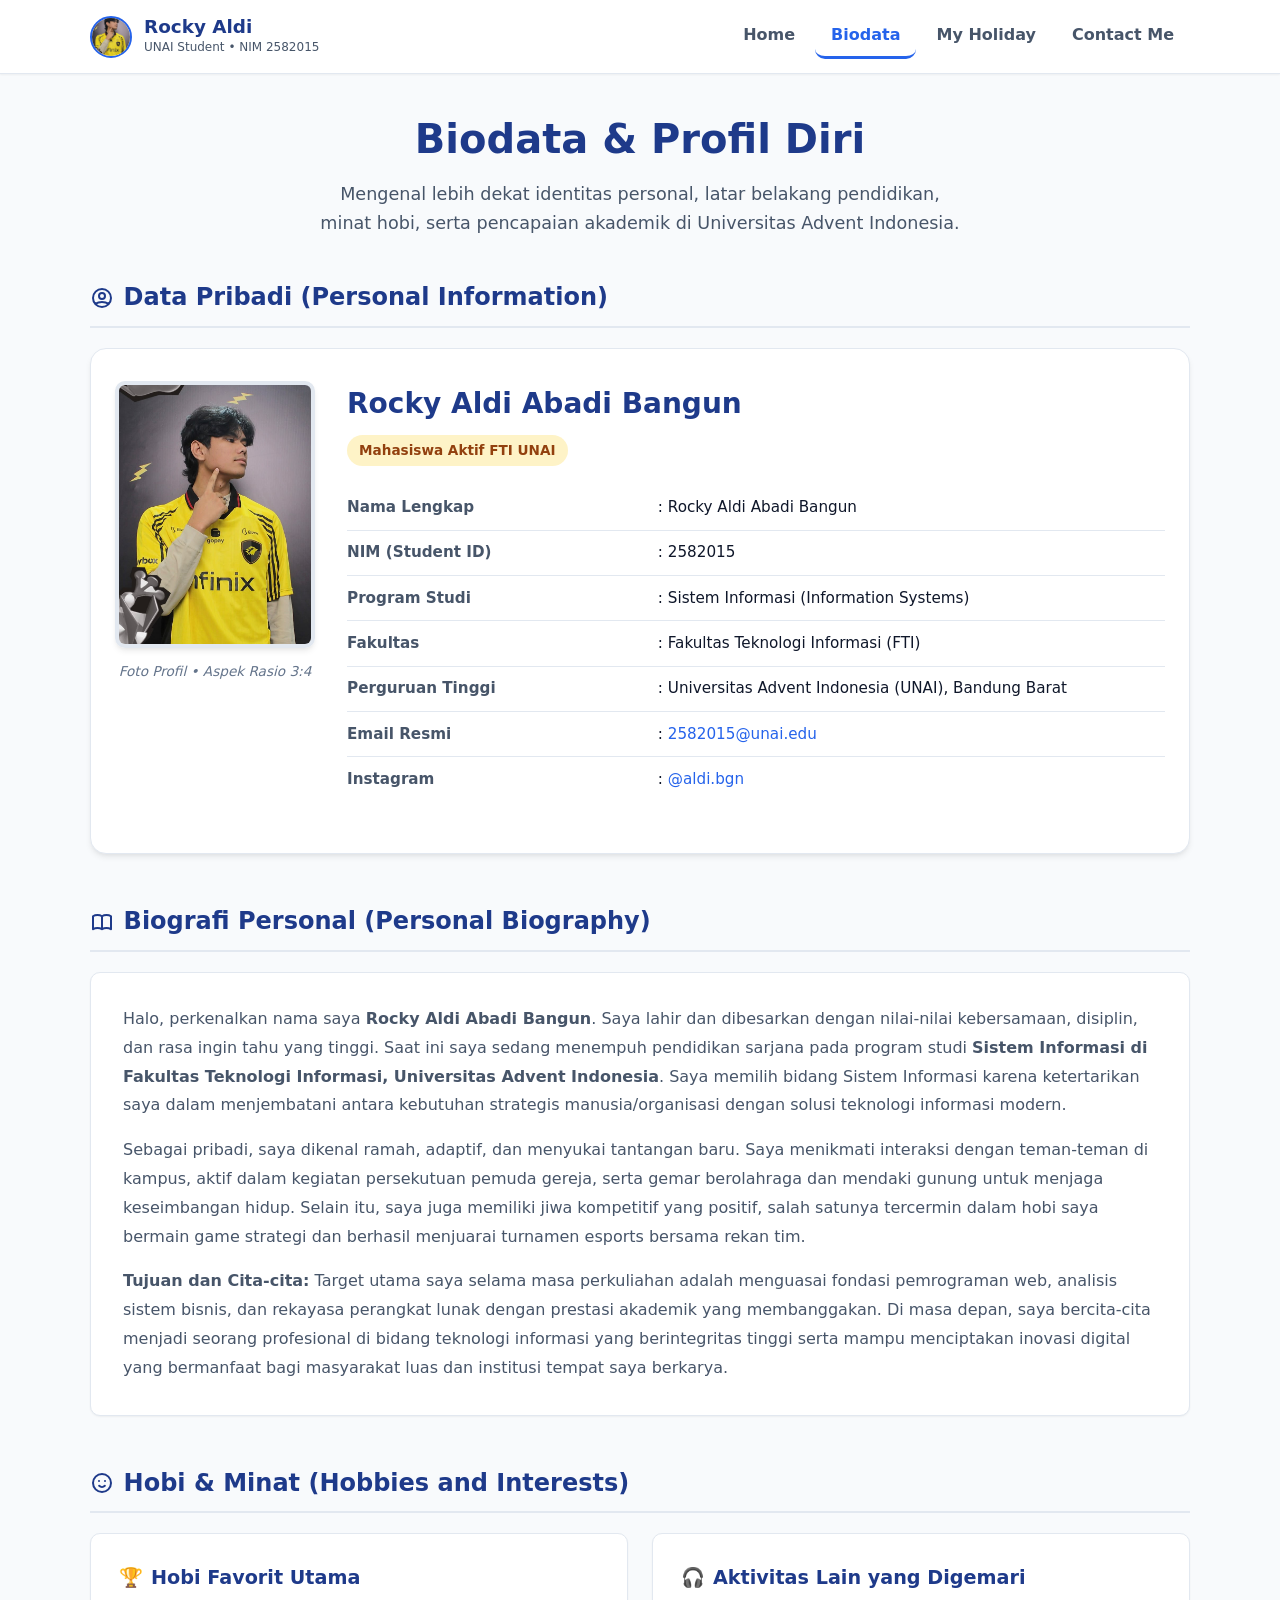
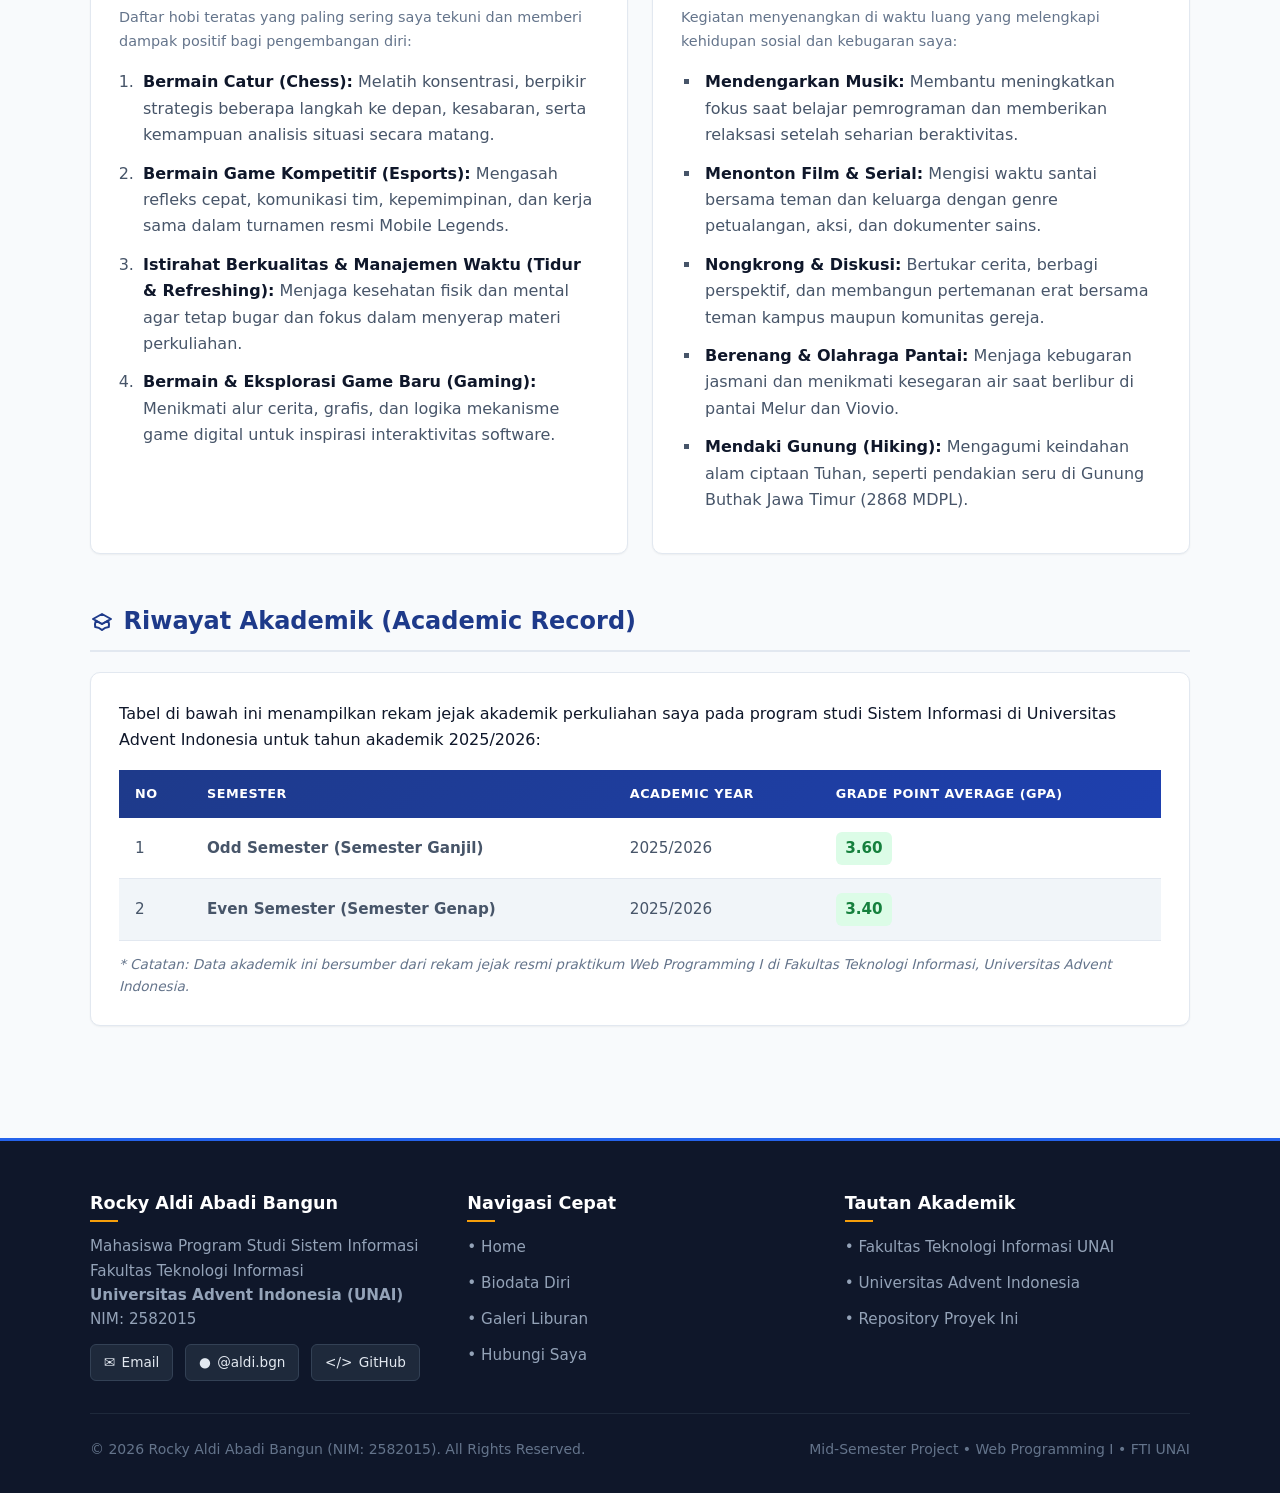
==== biodata.html @ b6abd3e4 "Complete Personal Responsive Website Mid-Semester Project" ====
<!DOCTYPE html>
<html lang="id">
<head>
  <meta charset="UTF-8">
  <meta name="viewport" content="width=device-width, initial-scale=1.0">
  <meta name="description" content="Biodata and Academic Profile of Rocky Aldi Abadi Bangun - Information Systems Student at Universitas Advent Indonesia (UNAI).">
  <meta name="author" content="Rocky Aldi Abadi Bangun">
  <title>Biodata | Rocky Aldi Abadi Bangun - Personal Website</title>
  <link rel="stylesheet" href="style.css">
</head>
<body>

  <!-- ======================================================================
       SITE HEADER & NAVIGATION (Consistent across all pages)
       ====================================================================== -->
  <header class="site-header">
    <div class="container header-inner">
      <a href="index.html" class="site-logo">
        <img src="images/profile.jpg" alt="Rocky Aldi Avatar" class="logo-avatar">
        <div class="logo-text">
          <span class="logo-name">Rocky Aldi</span>
          <span class="logo-tag">UNAI Student &bull; NIM 2582015</span>
        </div>
      </a>

      <!-- Mobile Navigation Hamburger Toggle -->
      <input type="checkbox" id="nav-toggle" class="nav-toggle-checkbox" aria-label="Toggle Navigation">
      <label for="nav-toggle" class="nav-toggle-label">
        <span></span>
        <span></span>
        <span></span>
      </label>

      <!-- Navigation Links -->
      <nav class="site-nav" aria-label="Main Navigation">
        <ul class="nav-list">
          <li><a href="index.html" class="nav-link">Home</a></li>
          <li><a href="biodata.html" class="nav-link active" aria-current="page">Biodata</a></li>
          <li><a href="myHoliday.html" class="nav-link">My Holiday</a></li>
          <li><a href="contact.html" class="nav-link">Contact Me</a></li>
        </ul>
      </nav>
    </div>
  </header>

  <!-- ======================================================================
       MAIN CONTENT: BIODATA PAGE
       ====================================================================== -->
  <main class="container">

    <!-- PAGE HEADER -->
    <header class="page-header">
      <h1>Biodata &amp; Profil Diri</h1>
      <p class="page-subtitle">
        Mengenal lebih dekat identitas personal, latar belakang pendidikan, 
        minat hobi, serta pencapaian akademik di Universitas Advent Indonesia.
      </p>
    </header>

    <!-- SECTION 1: PROFILE INFORMATION & PHOTO (CSS Grid / Flexbox) -->
    <section class="biodata-section" aria-label="Personal Profile and Information">
      <h2 class="section-title">
        <svg width="24" height="24" fill="none" stroke="currentColor" viewBox="0 0 24 24" aria-hidden="true">
          <path stroke-linecap="round" stroke-linejoin="round" stroke-width="2" d="M5.121 17.804A13.937 13.937 0 0112 16c2.5 0 4.847.655 6.879 1.804M15 10a3 3 0 11-6 0 3 3 0 016 0zm6 2a9 9 0 11-18 0 9 9 0 0118 0z"></path>
        </svg>
        Data Pribadi (Personal Information)
      </h2>

      <div class="profile-card">
        
        <!-- Profile Photograph (Strict 3:4 Aspect Ratio, Max Width 200px, Responsive) -->
        <div class="profile-photo-container">
          <img src="images/profile.jpg" alt="Foto Resmi Rocky Aldi Abadi Bangun" class="profile-photo">
          <span class="photo-caption">Foto Profil &bull; Aspek Rasio 3:4</span>
        </div>

        <!-- Identity Details Table / Description -->
        <div class="profile-info">
          <h2>Rocky Aldi Abadi Bangun</h2>
          <p class="badge badge-gold">Mahasiswa Aktif FTI UNAI</p>
          
          <table class="info-table" aria-label="Ringkasan Data Pribadi">
            <tbody>
              <tr>
                <th scope="row">Nama Lengkap</th>
                <td>: Rocky Aldi Abadi Bangun</td>
              </tr>
              <tr>
                <th scope="row">NIM (Student ID)</th>
                <td>: 2582015</td>
              </tr>
              <tr>
                <th scope="row">Program Studi</th>
                <td>: Sistem Informasi (Information Systems)</td>
              </tr>
              <tr>
                <th scope="row">Fakultas</th>
                <td>: Fakultas Teknologi Informasi (FTI)</td>
              </tr>
              <tr>
                <th scope="row">Perguruan Tinggi</th>
                <td>: Universitas Advent Indonesia (UNAI), Bandung Barat</td>
              </tr>
              <tr>
                <th scope="row">Email Resmi</th>
                <td>: <a href="mailto:2582015@unai.edu">2582015@unai.edu</a></td>
              </tr>
              <tr>
                <th scope="row">Instagram</th>
                <td>: <a href="https://www.instagram.com/aldi.bgn" target="_blank" rel="noopener noreferrer">@aldi.bgn</a></td>
              </tr>
            </tbody>
          </table>
        </div>

      </div>
    </section>

    <!-- SECTION 2: BIOGRAPHY & PERSONAL GOALS -->
    <section class="biodata-section" aria-label="Personal Biography and Aspirations">
      <h2 class="section-title">
        <svg width="24" height="24" fill="none" stroke="currentColor" viewBox="0 0 24 24" aria-hidden="true">
          <path stroke-linecap="round" stroke-linejoin="round" stroke-width="2" d="M12 6.253v13m0-13C10.832 5.477 9.246 5 7.5 5S4.168 5.477 3 6.253v13C4.168 18.477 5.754 18 7.5 18s3.332.477 4.5 1.253m0-13C13.168 5.477 14.754 5 16.5 5c1.747 0 3.332.477 4.5 1.253v13C19.832 18.477 18.247 18 16.5 18c-1.746 0-3.332.477-4.5 1.253"></path>
        </svg>
        Biografi Personal (Personal Biography)
      </h2>

      <article class="bio-card">
        <p>
          Halo, perkenalkan nama saya <strong>Rocky Aldi Abadi Bangun</strong>. Saya lahir dan dibesarkan dengan nilai-nilai 
          kebersamaan, disiplin, dan rasa ingin tahu yang tinggi. Saat ini saya sedang menempuh pendidikan sarjana pada program studi 
          <strong>Sistem Informasi di Fakultas Teknologi Informasi, Universitas Advent Indonesia</strong>. Saya memilih bidang 
          Sistem Informasi karena ketertarikan saya dalam menjembatani antara kebutuhan strategis manusia/organisasi dengan solusi teknologi informasi modern.
        </p>
        <p>
          Sebagai pribadi, saya dikenal ramah, adaptif, dan menyukai tantangan baru. Saya menikmati interaksi dengan teman-teman di kampus, 
          aktif dalam kegiatan persekutuan pemuda gereja, serta gemar berolahraga dan mendaki gunung untuk menjaga keseimbangan hidup. 
          Selain itu, saya juga memiliki jiwa kompetitif yang positif, salah satunya tercermin dalam hobi saya bermain game strategi 
          dan berhasil menjuarai turnamen esports bersama rekan tim.
        </p>
        <p>
          <strong>Tujuan dan Cita-cita:</strong> Target utama saya selama masa perkuliahan adalah menguasai fondasi pemrograman web, 
          analisis sistem bisnis, dan rekayasa perangkat lunak dengan prestasi akademik yang membanggakan. Di masa depan, saya bercita-cita 
          menjadi seorang profesional di bidang teknologi informasi yang berintegritas tinggi serta mampu menciptakan inovasi digital yang bermanfaat 
          bagi masyarakat luas dan institusi tempat saya berkarya.
        </p>
      </article>
    </section>

    <!-- SECTION 3: HOBBIES & INTERESTS (Both Ordered and Unordered Lists) -->
    <section class="biodata-section" aria-label="Hobbies and Personal Interests">
      <h2 class="section-title">
        <svg width="24" height="24" fill="none" stroke="currentColor" viewBox="0 0 24 24" aria-hidden="true">
          <path stroke-linecap="round" stroke-linejoin="round" stroke-width="2" d="M14.828 14.828a4 4 0 01-5.656 0M9 10h.01M15 10h.01M21 12a9 9 0 11-18 0 9 9 0 0118 0z"></path>
        </svg>
        Hobi &amp; Minat (Hobbies and Interests)
      </h2>

      <div class="hobbies-grid">
        
        <!-- Ordered HTML List (<ol>) -->
        <article class="hobby-card">
          <h3>
            <span>&#127942;</span> Hobi Favorit Utama
          </h3>
          <p class="intro">Daftar hobi teratas yang paling sering saya tekuni dan memberi dampak positif bagi pengembangan diri:</p>
          <ol>
            <li>
              <strong>Bermain Catur (Chess):</strong> Melatih konsentrasi, berpikir strategis beberapa langkah ke depan, kesabaran, serta kemampuan analisis situasi secara matang.
            </li>
            <li>
              <strong>Bermain Game Kompetitif (Esports):</strong> Mengasah refleks cepat, komunikasi tim, kepemimpinan, dan kerja sama dalam turnamen resmi Mobile Legends.
            </li>
            <li>
              <strong>Istirahat Berkualitas &amp; Manajemen Waktu (Tidur &amp; Refreshing):</strong> Menjaga kesehatan fisik dan mental agar tetap bugar dan fokus dalam menyerap materi perkuliahan.
            </li>
            <li>
              <strong>Bermain &amp; Eksplorasi Game Baru (Gaming):</strong> Menikmati alur cerita, grafis, dan logika mekanisme game digital untuk inspirasi interaktivitas software.
            </li>
          </ol>
        </article>

        <!-- Unordered HTML List (<ul>) -->
        <article class="hobby-card">
          <h3>
            <span>&#127911;</span> Aktivitas Lain yang Digemari
          </h3>
          <p class="intro">Kegiatan menyenangkan di waktu luang yang melengkapi kehidupan sosial dan kebugaran saya:</p>
          <ul>
            <li>
              <strong>Mendengarkan Musik:</strong> Membantu meningkatkan fokus saat belajar pemrograman dan memberikan relaksasi setelah seharian beraktivitas.
            </li>
            <li>
              <strong>Menonton Film &amp; Serial:</strong> Mengisi waktu santai bersama teman dan keluarga dengan genre petualangan, aksi, dan dokumenter sains.
            </li>
            <li>
              <strong>Nongkrong &amp; Diskusi:</strong> Bertukar cerita, berbagi perspektif, dan membangun pertemanan erat bersama teman kampus maupun komunitas gereja.
            </li>
            <li>
              <strong>Berenang &amp; Olahraga Pantai:</strong> Menjaga kebugaran jasmani dan menikmati kesegaran air saat berlibur di pantai Melur dan Viovio.
            </li>
            <li>
              <strong>Mendaki Gunung (Hiking):</strong> Mengagumi keindahan alam ciptaan Tuhan, seperti pendakian seru di Gunung Buthak Jawa Timur (2868 MDPL).
            </li>
          </ul>
        </article>

      </div>
    </section>

    <!-- SECTION 4: ACADEMIC INFORMATION TABLE -->
    <section class="biodata-section" aria-label="Academic Records and GPA Table">
      <h2 class="section-title">
        <svg width="24" height="24" fill="none" stroke="currentColor" viewBox="0 0 24 24" aria-hidden="true">
          <path stroke-linecap="round" stroke-linejoin="round" stroke-width="2" d="M12 14l9-5-9-5-9 5 9 5z"></path>
          <path stroke-linecap="round" stroke-linejoin="round" stroke-width="2" d="M12 14l6.16-3.422a12.083 12.083 0 01.665 6.479A11.952 11.952 0 0012 20.055a11.952 11.952 0 00-6.824-2.998 12.078 12.078 0 01.665-6.479L12 14z"></path>
        </svg>
        Riwayat Akademik (Academic Record)
      </h2>

      <div class="academic-section">
        <p>
          Tabel di bawah ini menampilkan rekam jejak akademik perkuliahan saya pada program studi Sistem Informasi 
          di Universitas Advent Indonesia untuk tahun akademik 2025/2026:
        </p>

        <!-- Properly Structured HTML Table with Responsive Wrapper -->
        <div class="table-wrap table-responsive">
          <table class="academic-table" aria-label="Tabel Riwayat Nilai dan Indeks Prestasi Kumulatif">
            <thead>
              <tr>
                <th scope="col">No</th>
                <th scope="col">Semester</th>
                <th scope="col">Academic Year</th>
                <th scope="col">Grade Point Average (GPA)</th>
              </tr>
            </thead>
            <tbody>
              <tr>
                <td>1</td>
                <td><strong>Odd Semester (Semester Ganjil)</strong></td>
                <td>2025/2026</td>
                <td><span class="gpa-badge">3.60</span></td>
              </tr>
              <tr>
                <td>2</td>
                <td><strong>Even Semester (Semester Genap)</strong></td>
                <td>2025/2026</td>
                <td><span class="gpa-badge">3.40</span></td>
              </tr>
            </tbody>
          </table>
        </div>

        <p class="table-note">
          * Catatan: Data akademik ini bersumber dari rekam jejak resmi praktikum Web Programming I di Fakultas Teknologi Informasi, Universitas Advent Indonesia.
        </p>
      </div>
    </section>

  </main>

  <!-- ======================================================================
       SITE FOOTER (Consistent across all pages)
       ====================================================================== -->
  <footer class="site-footer">
    <div class="container footer-inner">
      <div class="footer-grid">
        
        <div class="footer-col">
          <h3>Rocky Aldi Abadi Bangun</h3>
          <p>
            Mahasiswa Program Studi Sistem Informasi<br>
            Fakultas Teknologi Informasi<br>
            <strong>Universitas Advent Indonesia (UNAI)</strong><br>
            NIM: 2582015
          </p>
          <div class="footer-social-icons">
            <a href="mailto:2582015@unai.edu" class="social-badge" title="Send Email">
              <span>&#9993;</span> Email
            </a>
            <a href="https://www.instagram.com/aldi.bgn" target="_blank" rel="noopener noreferrer" class="social-badge" title="Instagram Profile">
              <span>&#9679;</span> @aldi.bgn
            </a>
            <a href="https://github.com/rockyajaokai" target="_blank" rel="noopener noreferrer" class="social-badge" title="GitHub Profile">
              <span>&lt;/&gt;</span> GitHub
            </a>
          </div>
        </div>

        <div class="footer-col">
          <h3>Navigasi Cepat</h3>
          <ul class="footer-links">
            <li><a href="index.html">&bull; Home</a></li>
            <li><a href="biodata.html">&bull; Biodata Diri</a></li>
            <li><a href="myHoliday.html">&bull; Galeri Liburan</a></li>
            <li><a href="contact.html">&bull; Hubungi Saya</a></li>
          </ul>
        </div>

        <div class="footer-col">
          <h3>Tautan Akademik</h3>
          <ul class="footer-links">
            <li><a href="https://fti.unai.edu" target="_blank" rel="noopener noreferrer">&bull; Fakultas Teknologi Informasi UNAI</a></li>
            <li><a href="https://unai.edu" target="_blank" rel="noopener noreferrer">&bull; Universitas Advent Indonesia</a></li>
            <li><a href="https://github.com/rockyajaokai/MyPersonal-Website" target="_blank" rel="noopener noreferrer">&bull; Repository Proyek Ini</a></li>
          </ul>
        </div>

      </div>

      <div class="footer-bottom">
        <p>&copy; 2026 Rocky Aldi Abadi Bangun (NIM: 2582015). All Rights Reserved.</p>
        <p>Mid-Semester Project &bull; Web Programming I &bull; FTI UNAI</p>
      </div>
    </div>
  </footer>

</body>
</html>
---- style.css ----
/* ==========================================================================
   PERSONAL RESPONSIVE WEBSITE - STYLESHEET
   Author: Rocky Aldi Abadi Bangun (NIM: 2582015)
   Institution: Fakultas Teknologi Informasi, Universitas Advent Indonesia
   Purpose: Mid-Semester Project - Web Programming I
   Architecture: Mobile-First, Semantic HTML5, Flexbox & CSS Grid
   ========================================================================== */

/* --------------------------------------------------------------------------
   1. CSS VARIABLES (DESIGN SYSTEM)
   -------------------------------------------------------------------------- */
:root {
  /* Color Palette */
  --primary-color: #1e3a8a;       /* Deep Royal Blue */
  --primary-hover: #172554;       /* Darker Blue */
  --accent-color: #2563eb;        /* Vibrant Electric Blue */
  --accent-light: #60a5fa;        /* Light Accent */
  --highlight-color: #f59e0b;     /* Warm Amber */
  --highlight-badge: #d97706;
  
  /* Neutral Colors */
  --text-primary: #0f172a;        /* Deep Slate 900 */
  --text-secondary: #475569;      /* Slate 600 */
  --text-light: #64748b;          /* Slate 500 */
  --text-white: #ffffff;
  
  /* Backgrounds */
  --bg-body: #f8fafc;             /* Slate 50 */
  --bg-card: #ffffff;             /* Pure White */
  --bg-card-alt: #f1f5f9;         /* Slate 100 */
  --bg-header: #ffffff;
  --bg-footer: #0f172a;           /* Deep Dark Slate */
  
  /* Borders & Shadows */
  --border-color: #e2e8f0;        /* Slate 200 */
  --border-color-focus: #3b82f6;
  --shadow-sm: 0 1px 2px 0 rgba(0, 0, 0, 0.05);
  --shadow-md: 0 4px 6px -1px rgba(0, 0, 0, 0.08), 0 2px 4px -2px rgba(0, 0, 0, 0.05);
  --shadow-lg: 0 10px 15px -3px rgba(0, 0, 0, 0.1), 0 4px 6px -4px rgba(0, 0, 0, 0.06);
  --shadow-hover: 0 20px 25px -5px rgba(0, 0, 0, 0.12), 0 8px 10px -6px rgba(0, 0, 0, 0.06);
  
  /* Spacing & Sizing */
  --container-max-width: 1140px;
  --radius-sm: 6px;
  --radius-md: 10px;
  --radius-lg: 16px;
  --radius-full: 9999px;
  --transition: all 0.25s ease-in-out;
  
  /* Typography */
  --font-family: system-ui, -apple-system, BlinkMacSystemFont, 'Segoe UI', Roboto, Oxygen, Ubuntu, Cantarell, 'Open Sans', 'Helvetica Neue', sans-serif;
}

/* --------------------------------------------------------------------------
   2. GLOBAL RESET & BASE STYLES
   -------------------------------------------------------------------------- */
*, *::before, *::after {
  box-sizing: border-box;
  margin: 0;
  padding: 0;
}

html {
  font-size: 16px;
  scroll-behavior: smooth;
  -webkit-text-size-adjust: 100%;
}

body {
  font-family: var(--font-family);
  color: var(--text-primary);
  background-color: var(--bg-body);
  line-height: 1.65;
  min-height: 100vh;
  display: flex;
  flex-direction: column;
}

img {
  max-width: 100%;
  height: auto;
  display: block;
}

a {
  color: var(--accent-color);
  text-decoration: none;
  transition: var(--transition);
}

a:hover {
  color: var(--primary-color);
  text-decoration: underline;
}

ul, ol {
  padding-left: 1.5rem;
}

/* --------------------------------------------------------------------------
   3. LAYOUT CONTAINER & UTILITIES
   -------------------------------------------------------------------------- */
.container {
  width: 100%;
  max-width: var(--container-max-width);
  margin-left: auto;
  margin-right: auto;
  padding-left: 1.25rem;
  padding-right: 1.25rem;
}

main {
  flex: 1 0 auto;
  padding-top: 2rem;
  padding-bottom: 4rem;
}

/* Page Headers */
.page-header {
  text-align: center;
  margin-bottom: 2.5rem;
}

.page-header h1 {
  font-size: 2rem;
  font-weight: 800;
  color: var(--primary-color);
  margin-bottom: 0.5rem;
}

.page-header .page-subtitle {
  font-size: 1.1rem;
  color: var(--text-secondary);
  max-width: 650px;
  margin: 0 auto;
}

.section-title {
  font-size: 1.5rem;
  font-weight: 700;
  color: var(--primary-color);
  margin-bottom: 1.25rem;
  display: flex;
  align-items: center;
  gap: 0.6rem;
  border-bottom: 2px solid var(--border-color);
  padding-bottom: 0.5rem;
}

/* Buttons */
.btn {
  display: inline-flex;
  align-items: center;
  justify-content: center;
  gap: 0.5rem;
  padding: 0.75rem 1.5rem;
  font-size: 1rem;
  font-weight: 600;
  border-radius: var(--radius-md);
  border: 2px solid transparent;
  cursor: pointer;
  transition: var(--transition);
  text-decoration: none;
  text-align: center;
}

.btn-primary {
  background-color: var(--accent-color);
  color: var(--text-white);
  box-shadow: var(--shadow-sm);
}

.btn-primary:hover {
  background-color: var(--primary-color);
  color: var(--text-white);
  text-decoration: none;
  transform: translateY(-2px);
  box-shadow: var(--shadow-md);
}

.btn-secondary {
  background-color: transparent;
  color: var(--accent-color);
  border-color: var(--accent-color);
}

.btn-secondary:hover {
  background-color: var(--accent-color);
  color: var(--text-white);
  text-decoration: none;
  transform: translateY(-2px);
}

.btn-group {
  display: flex;
  flex-wrap: wrap;
  gap: 1rem;
  margin-top: 1.5rem;
}

/* Badges */
.badge {
  display: inline-block;
  padding: 0.25rem 0.75rem;
  font-size: 0.85rem;
  font-weight: 600;
  border-radius: var(--radius-full);
  background-color: #dbeafe;
  color: var(--primary-color);
}

.badge-gold {
  background-color: #fef3c7;
  color: #92400e;
}

/* --------------------------------------------------------------------------
   4. HEADER & NAVIGATION (CONSISTENT ACROSS ALL PAGES)
   -------------------------------------------------------------------------- */
.site-header {
  background-color: var(--bg-header);
  border-bottom: 1px solid var(--border-color);
  box-shadow: var(--shadow-sm);
  position: sticky;
  top: 0;
  z-index: 1000;
  backdrop-filter: blur(8px);
}

.header-inner {
  display: flex;
  align-items: center;
  justify-content: space-between;
  padding-top: 0.875rem;
  padding-bottom: 0.875rem;
}

/* Logo */
.site-logo {
  display: flex;
  align-items: center;
  gap: 0.75rem;
  text-decoration: none;
  color: var(--text-primary);
}

.logo-avatar {
  width: 42px;
  height: 42px;
  border-radius: 50%;
  object-fit: cover;
  border: 2px solid var(--accent-color);
}

.logo-text {
  display: flex;
  flex-direction: column;
}

.logo-name {
  font-size: 1.15rem;
  font-weight: 800;
  color: var(--primary-color);
  line-height: 1.2;
}

.logo-tag {
  font-size: 0.75rem;
  color: var(--text-secondary);
  font-weight: 500;
}

/* Mobile Nav Toggle (CSS-only Hamburger) */
.nav-toggle-checkbox {
  display: none;
}

.nav-toggle-label {
  display: flex;
  flex-direction: column;
  justify-content: space-around;
  width: 30px;
  height: 24px;
  cursor: pointer;
  z-index: 1001;
}

.nav-toggle-label span {
  display: block;
  width: 100%;
  height: 3px;
  background-color: var(--primary-color);
  border-radius: 3px;
  transition: var(--transition);
}

/* Navigation Menu */
.site-nav {
  position: absolute;
  top: 100%;
  left: 0;
  right: 0;
  background-color: var(--bg-header);
  border-bottom: 1px solid var(--border-color);
  padding: 1rem 1.25rem;
  box-shadow: var(--shadow-md);
  display: none;
  flex-direction: column;
  gap: 0.5rem;
}

.nav-toggle-checkbox:checked ~ .site-nav {
  display: flex;
}

/* Hamburger animation */
.nav-toggle-checkbox:checked ~ .nav-toggle-label span:nth-child(1) {
  transform: rotate(45deg) translate(5px, 5px);
}
.nav-toggle-checkbox:checked ~ .nav-toggle-label span:nth-child(2) {
  opacity: 0;
}
.nav-toggle-checkbox:checked ~ .nav-toggle-label span:nth-child(3) {
  transform: rotate(-45deg) translate(6px, -6px);
}

.nav-list {
  list-style: none;
  padding: 0;
  margin: 0;
  display: flex;
  flex-direction: column;
  gap: 0.5rem;
}

.nav-link {
  display: block;
  padding: 0.6rem 1rem;
  font-size: 1rem;
  font-weight: 600;
  color: var(--text-secondary);
  border-radius: var(--radius-md);
  transition: var(--transition);
  text-decoration: none;
}

.nav-link:hover {
  background-color: var(--bg-card-alt);
  color: var(--accent-color);
  text-decoration: none;
}

.nav-link.active {
  background-color: #eff6ff;
  color: var(--accent-color);
  font-weight: 700;
  border-left: 4px solid var(--accent-color);
}

/* --------------------------------------------------------------------------
   5. FOOTER (CONSISTENT ACROSS ALL PAGES)
   -------------------------------------------------------------------------- */
.site-footer {
  background-color: var(--bg-footer);
  color: #cbd5e1;
  padding-top: 3rem;
  padding-bottom: 2rem;
  margin-top: auto;
  border-top: 3px solid var(--accent-color);
}

.footer-inner {
  display: flex;
  flex-direction: column;
  gap: 2rem;
}

.footer-grid {
  display: flex;
  flex-direction: column;
  gap: 2rem;
}

.footer-col h3 {
  color: var(--text-white);
  font-size: 1.1rem;
  margin-bottom: 1rem;
  position: relative;
  display: inline-block;
}

.footer-col h3::after {
  content: '';
  position: absolute;
  left: 0;
  bottom: -4px;
  width: 28px;
  height: 2px;
  background-color: var(--highlight-color);
}

.footer-col p {
  color: #94a3b8;
  font-size: 0.95rem;
  line-height: 1.6;
}

.footer-links {
  list-style: none;
  padding: 0;
  margin: 0;
  display: flex;
  flex-direction: column;
  gap: 0.6rem;
}

.footer-links a {
  color: #94a3b8;
  font-size: 0.95rem;
  transition: var(--transition);
  text-decoration: none;
  display: inline-flex;
  align-items: center;
  gap: 0.5rem;
}

.footer-links a:hover {
  color: var(--text-white);
  transform: translateX(4px);
  text-decoration: none;
}

.footer-social-icons {
  display: flex;
  gap: 0.75rem;
  margin-top: 0.75rem;
}

.social-badge {
  display: inline-flex;
  align-items: center;
  gap: 0.4rem;
  padding: 0.4rem 0.8rem;
  background-color: #1e293b;
  color: #e2e8f0;
  border-radius: var(--radius-sm);
  font-size: 0.85rem;
  border: 1px solid #334155;
  transition: var(--transition);
}

.social-badge:hover {
  background-color: var(--accent-color);
  color: var(--text-white);
  border-color: var(--accent-color);
  text-decoration: none;
  transform: translateY(-2px);
}

.footer-bottom {
  border-top: 1px solid #1e293b;
  padding-top: 1.5rem;
  text-align: center;
  font-size: 0.875rem;
  color: #64748b;
  display: flex;
  flex-direction: column;
  gap: 0.5rem;
}

/* --------------------------------------------------------------------------
   6. PAGE 1: HOME PAGE (index.html)
   -------------------------------------------------------------------------- */
.hero-section {
  background: linear-gradient(135deg, #ffffff 0%, #f1f5f9 100%);
  border-radius: var(--radius-lg);
  border: 1px solid var(--border-color);
  padding: 2.5rem 1.5rem;
  box-shadow: var(--shadow-md);
  margin-bottom: 3.5rem;
}

.hero-inner {
  display: flex;
  flex-direction: column;
  align-items: center;
  gap: 2rem;
  text-align: center;
}

.hero-image-wrapper {
  position: relative;
  max-width: 260px;
  width: 100%;
}

.hero-img {
  width: 100%;
  aspect-ratio: 3 / 4;
  object-fit: cover;
  border-radius: var(--radius-lg);
  box-shadow: var(--shadow-lg);
  border: 4px solid var(--bg-card);
  transition: var(--transition);
}

.hero-img:hover {
  transform: scale(1.02);
}

.hero-badge-float {
  position: absolute;
  bottom: -10px;
  right: -10px;
  background-color: var(--highlight-color);
  color: #78350f;
  font-weight: 700;
  font-size: 0.8rem;
  padding: 0.4rem 0.8rem;
  border-radius: var(--radius-full);
  box-shadow: var(--shadow-md);
  border: 2px solid #ffffff;
}

.hero-content {
  max-width: 600px;
}

.hero-greeting {
  font-size: 1.1rem;
  font-weight: 600;
  color: var(--accent-color);
  text-transform: uppercase;
  letter-spacing: 1px;
  margin-bottom: 0.5rem;
}

.hero-name {
  font-size: 2.25rem;
  font-weight: 900;
  color: var(--primary-color);
  line-height: 1.2;
  margin-bottom: 0.75rem;
}

.hero-subtitle {
  font-size: 1.15rem;
  color: var(--text-secondary);
  font-weight: 600;
  margin-bottom: 1.25rem;
}

.hero-desc {
  font-size: 1rem;
  color: var(--text-secondary);
  margin-bottom: 1.5rem;
  line-height: 1.7;
}

/* Home Feature Cards Grid */
.home-features {
  margin-bottom: 2rem;
}

.feature-grid {
  display: grid;
  grid-template-columns: 1fr;
  gap: 1.5rem;
}

.feature-card {
  background-color: var(--bg-card);
  border: 1px solid var(--border-color);
  border-radius: var(--radius-md);
  padding: 1.75rem;
  box-shadow: var(--shadow-sm);
  transition: var(--transition);
  display: flex;
  flex-direction: column;
}

.feature-card:hover {
  transform: translateY(-4px);
  box-shadow: var(--shadow-hover);
  border-color: var(--accent-light);
}

.feature-icon {
  width: 50px;
  height: 50px;
  border-radius: var(--radius-md);
  background-color: #dbeafe;
  color: var(--accent-color);
  display: flex;
  align-items: center;
  justify-content: center;
  font-size: 1.5rem;
  margin-bottom: 1rem;
}

.feature-card h3 {
  font-size: 1.25rem;
  color: var(--primary-color);
  margin-bottom: 0.5rem;
}

.feature-card p {
  color: var(--text-secondary);
  font-size: 0.95rem;
  margin-bottom: 1.25rem;
  flex-grow: 1;
}

.feature-link {
  font-weight: 600;
  display: inline-flex;
  align-items: center;
  gap: 0.4rem;
}

/* --------------------------------------------------------------------------
   7. PAGE 2: BIODATA PAGE (biodata.html)
   -------------------------------------------------------------------------- */
.biodata-section {
  margin-bottom: 3rem;
}

/* Profile Card - Flexbox / Grid */
.profile-card {
  background-color: var(--bg-card);
  border: 1px solid var(--border-color);
  border-radius: var(--radius-lg);
  padding: 2rem 1.5rem;
  box-shadow: var(--shadow-md);
  display: flex;
  flex-direction: column;
  align-items: center;
  gap: 2rem;
  margin-bottom: 2.5rem;
}

.profile-photo-container {
  display: flex;
  flex-direction: column;
  align-items: center;
  gap: 0.75rem;
}

/* Strict requirement: 3:4 aspect ratio, max width 200px, responsive */
.profile-photo {
  width: 100%;
  max-width: 200px;
  aspect-ratio: 3 / 4;
  object-fit: cover;
  border-radius: var(--radius-md);
  border: 4px solid var(--border-color);
  box-shadow: var(--shadow-md);
  transition: var(--transition);
}

.profile-photo:hover {
  transform: scale(1.03);
  border-color: var(--accent-color);
}

.photo-caption {
  font-size: 0.85rem;
  color: var(--text-light);
  font-style: italic;
  text-align: center;
}

.profile-info {
  width: 100%;
}

.profile-info h2 {
  font-size: 1.75rem;
  color: var(--primary-color);
  margin-bottom: 0.5rem;
}

.info-table {
  width: 100%;
  border-collapse: collapse;
  margin: 1.25rem 0;
}

.info-table tr {
  border-bottom: 1px solid var(--border-color);
}

.info-table tr:last-child {
  border-bottom: none;
}

.info-table th {
  text-align: left;
  padding: 0.6rem 0.5rem 0.6rem 0;
  color: var(--text-secondary);
  font-weight: 600;
  width: 38%;
  font-size: 0.95rem;
}

.info-table td {
  padding: 0.6rem 0;
  color: var(--text-primary);
  font-weight: 500;
  font-size: 0.95rem;
}

/* Biography Card */
.bio-card {
  background-color: var(--bg-card);
  border: 1px solid var(--border-color);
  border-radius: var(--radius-md);
  padding: 2rem;
  box-shadow: var(--shadow-sm);
  margin-bottom: 2.5rem;
}

.bio-card p {
  color: var(--text-secondary);
  line-height: 1.8;
  margin-bottom: 1rem;
}

.bio-card p:last-child {
  margin-bottom: 0;
}

/* Hobbies & Interests - Grid of 2 columns */
.hobbies-grid {
  display: grid;
  grid-template-columns: 1fr;
  gap: 1.5rem;
  margin-bottom: 2.5rem;
}

.hobby-card {
  background-color: var(--bg-card);
  border: 1px solid var(--border-color);
  border-radius: var(--radius-md);
  padding: 1.75rem;
  box-shadow: var(--shadow-sm);
}

.hobby-card h3 {
  font-size: 1.2rem;
  color: var(--primary-color);
  margin-bottom: 0.75rem;
  display: flex;
  align-items: center;
  gap: 0.5rem;
}

.hobby-card p.intro {
  font-size: 0.9rem;
  color: var(--text-light);
  margin-bottom: 1rem;
}

/* Ordered List Styling */
.hobby-card ol {
  padding-left: 1.25rem;
}

.hobby-card ol li {
  margin-bottom: 0.75rem;
  color: var(--text-secondary);
  padding-left: 0.25rem;
}

.hobby-card ol li strong {
  color: var(--text-primary);
}

/* Unordered List Styling */
.hobby-card ul {
  list-style-type: square;
  padding-left: 1.25rem;
}

.hobby-card ul li {
  margin-bottom: 0.75rem;
  color: var(--text-secondary);
  padding-left: 0.25rem;
}

.hobby-card ul li strong {
  color: var(--text-primary);
}

/* Academic Table */
.academic-section {
  background-color: var(--bg-card);
  border: 1px solid var(--border-color);
  border-radius: var(--radius-md);
  padding: 1.75rem;
  box-shadow: var(--shadow-sm);
}

.table-responsive {
  width: 100%;
  overflow-x: auto;
  -webkit-overflow-scrolling: touch;
  margin-top: 1rem;
}

.academic-table {
  width: 100%;
  border-collapse: collapse;
  text-align: left;
  font-size: 0.95rem;
}

.academic-table thead {
  background: linear-gradient(135deg, var(--primary-color) 0%, #1e40af 100%);
  color: var(--text-white);
}

.academic-table th {
  padding: 0.85rem 1rem;
  font-weight: 700;
  text-transform: uppercase;
  font-size: 0.8rem;
  letter-spacing: 0.5px;
}

.academic-table td {
  padding: 0.85rem 1rem;
  border-bottom: 1px solid var(--border-color);
  color: var(--text-secondary);
}

.academic-table tbody tr:nth-child(even) {
  background-color: var(--bg-card-alt);
}

.academic-table tbody tr:hover {
  background-color: #f0fdf4;
}

.academic-table .gpa-badge {
  display: inline-block;
  padding: 0.25rem 0.6rem;
  background-color: #dcfce7;
  color: #15803d;
  font-weight: 700;
  border-radius: var(--radius-sm);
}

.table-note {
  font-size: 0.85rem;
  color: var(--text-light);
  margin-top: 0.75rem;
  font-style: italic;
}

/* --------------------------------------------------------------------------
   8. PAGE 3: MY HOLIDAY PAGE (myHoliday.html)
   -------------------------------------------------------------------------- */
.holiday-intro-card {
  background: linear-gradient(135deg, #eff6ff 0%, #ffffff 100%);
  border-left: 5px solid var(--accent-color);
  border-radius: var(--radius-md);
  padding: 1.75rem;
  box-shadow: var(--shadow-sm);
  margin-bottom: 2.5rem;
}

.holiday-intro-card p {
  color: var(--text-secondary);
  font-size: 1.05rem;
  line-height: 1.75;
}

/* MANDATORY CSS FLEXBOX GALLERY
   Requirements:
   - display: flex
   - flex-wrap
   - justify-content
   - align-items
   - gap
   - minimum 7 photos (we have 10)
   - responsive
   - object-fit
   - captions (<figure> and <figcaption>)
   - descriptive alt attributes
*/
.gallery-flex-container {
  display: flex;
  flex-wrap: wrap;
  justify-content: center;
  align-items: stretch;
  gap: 1.75rem;
}

.gallery-card {
  flex: 1 1 100%;
  max-width: 100%;
  background-color: var(--bg-card);
  border: 1px solid var(--border-color);
  border-radius: var(--radius-lg);
  overflow: hidden;
  box-shadow: var(--shadow-sm);
  display: flex;
  flex-direction: column;
  transition: var(--transition);
  margin: 0;
}

.gallery-card:hover {
  transform: translateY(-6px);
  box-shadow: var(--shadow-hover);
  border-color: var(--accent-light);
}

.gallery-image-wrapper {
  position: relative;
  overflow: hidden;
  background-color: #0f172a;
}

.gallery-img {
  width: 100%;
  height: 250px;
  object-fit: cover;
  transition: transform 0.4s ease;
}

.gallery-card:hover .gallery-img {
  transform: scale(1.05);
}

.gallery-number-tag {
  position: absolute;
  top: 12px;
  left: 12px;
  background-color: rgba(15, 23, 42, 0.85);
  color: var(--text-white);
  font-size: 0.75rem;
  font-weight: 700;
  padding: 0.25rem 0.65rem;
  border-radius: var(--radius-full);
  backdrop-filter: blur(4px);
  letter-spacing: 0.5px;
}

.gallery-caption {
  padding: 1.25rem;
  display: flex;
  flex-direction: column;
  flex-grow: 1;
}

.gallery-caption .location-tag {
  font-size: 0.8rem;
  font-weight: 700;
  color: var(--accent-color);
  text-transform: uppercase;
  letter-spacing: 0.5px;
  margin-bottom: 0.35rem;
  display: flex;
  align-items: center;
  gap: 0.3rem;
}

.gallery-caption .caption-title {
  font-size: 1.1rem;
  font-weight: 700;
  color: var(--primary-color);
  margin-bottom: 0.5rem;
  line-height: 1.35;
}

.gallery-caption .caption-desc {
  font-size: 0.925rem;
  color: var(--text-secondary);
  line-height: 1.55;
  flex-grow: 1;
}

/* --------------------------------------------------------------------------
   9. PAGE 4: CONTACT ME PAGE (contact.html)
   -------------------------------------------------------------------------- */
.contact-intro-card {
  background: linear-gradient(135deg, #ffffff 0%, #f1f5f9 100%);
  border-radius: var(--radius-md);
  border: 1px solid var(--border-color);
  padding: 1.75rem;
  margin-bottom: 2.5rem;
  text-align: center;
}

.contact-intro-card p {
  color: var(--text-secondary);
  font-size: 1.05rem;
  max-width: 700px;
  margin: 0 auto;
}

.contact-grid {
  display: grid;
  grid-template-columns: 1fr;
  gap: 2rem;
}

/* Contact Info Aside */
.contact-info-card {
  background-color: var(--bg-card);
  border: 1px solid var(--border-color);
  border-radius: var(--radius-lg);
  padding: 2rem;
  box-shadow: var(--shadow-sm);
  display: flex;
  flex-direction: column;
  gap: 1.5rem;
}

.contact-info-card h3 {
  font-size: 1.35rem;
  color: var(--primary-color);
  margin-bottom: 0.5rem;
}

.contact-methods {
  display: flex;
  flex-direction: column;
  gap: 1.25rem;
}

.contact-item {
  display: flex;
  align-items: flex-start;
  gap: 1rem;
}

.contact-item-icon {
  width: 44px;
  height: 44px;
  border-radius: var(--radius-md);
  background-color: #eff6ff;
  color: var(--accent-color);
  display: flex;
  align-items: center;
  justify-content: center;
  font-size: 1.25rem;
  flex-shrink: 0;
}

.contact-item-details {
  display: flex;
  flex-direction: column;
}

.contact-item-details .label {
  font-size: 0.8rem;
  text-transform: uppercase;
  color: var(--text-light);
  font-weight: 700;
  letter-spacing: 0.5px;
}

.contact-item-details .value {
  font-size: 1rem;
  font-weight: 600;
  color: var(--text-primary);
  word-break: break-all;
}

/* Contact Form */
.contact-form-card {
  background-color: var(--bg-card);
  border: 1px solid var(--border-color);
  border-radius: var(--radius-lg);
  padding: 2rem;
  box-shadow: var(--shadow-md);
}

.contact-form-card h3 {
  font-size: 1.35rem;
  color: var(--primary-color);
  margin-bottom: 0.5rem;
}

.contact-form-card p.form-subtitle {
  font-size: 0.9rem;
  color: var(--text-secondary);
  margin-bottom: 1.5rem;
}

.contact-form {
  display: flex;
  flex-direction: column;
  gap: 1.25rem;
}

.form-group {
  display: flex;
  flex-direction: column;
  gap: 0.4rem;
}

.form-group label {
  font-size: 0.925rem;
  font-weight: 600;
  color: var(--text-primary);
}

.form-group label .required {
  color: #ef4444;
  margin-left: 2px;
}

.form-control {
  width: 100%;
  padding: 0.75rem 1rem;
  font-size: 0.95rem;
  font-family: inherit;
  color: var(--text-primary);
  background-color: var(--bg-body);
  border: 1.5px solid var(--border-color);
  border-radius: var(--radius-sm);
  transition: var(--transition);
}

.form-control:focus {
  outline: none;
  background-color: var(--bg-card);
  border-color: var(--border-color-focus);
  box-shadow: 0 0 0 3px rgba(37, 99, 235, 0.15);
}

textarea.form-control {
  resize: vertical;
  min-height: 120px;
}

/* --------------------------------------------------------------------------
   10. RESPONSIVE DESIGN - MEDIA QUERIES (MOBILE-FIRST)
   -------------------------------------------------------------------------- */

/* Tablet (min-width: 640px) */
@media (min-width: 640px) {
  .hero-inner {
    flex-direction: row;
    text-align: left;
    justify-content: space-between;
  }
  
  .hero-content {
    order: 1;
  }
  
  .hero-image-wrapper {
    order: 2;
  }
  
  .hero-content .btn-group {
    justify-content: flex-start;
  }
  
  .feature-grid {
    grid-template-columns: repeat(2, 1fr);
  }
  
  .profile-card {
    flex-direction: row;
    align-items: flex-start;
  }
  
  .profile-photo-container {
    flex-shrink: 0;
  }
  
  .hobbies-grid {
    grid-template-columns: repeat(2, 1fr);
  }
  
  .gallery-card {
    flex: 1 1 calc(50% - 1.75rem);
    max-width: calc(50% - 0.875rem);
  }
  
  .footer-grid {
    flex-direction: row;
    flex-wrap: wrap;
    justify-content: space-between;
  }
  
  .footer-col {
    flex: 1 1 40%;
  }
  
  .footer-bottom {
    flex-direction: row;
    justify-content: space-between;
  }
}

/* Desktop (min-width: 860px) */
@media (min-width: 860px) {
  /* Desktop Navigation */
  .nav-toggle-label {
    display: none;
  }
  
  .site-nav {
    position: static;
    display: block !important;
    padding: 0;
    background: transparent;
    border: none;
    box-shadow: none;
  }
  
  .nav-list {
    flex-direction: row;
    gap: 0.25rem;
  }
  
  .nav-link {
    padding: 0.5rem 1rem;
  }
  
  .nav-link.active {
    border-left: none;
    border-bottom: 3px solid var(--accent-color);
    background-color: transparent;
  }
  
  .feature-grid {
    grid-template-columns: repeat(3, 1fr);
  }
  
  .gallery-card {
    flex: 1 1 calc(33.333% - 1.75rem);
    max-width: calc(33.333% - 1.17rem);
  }
  
  .contact-grid {
    grid-template-columns: 1fr 1.4fr;
    align-items: start;
  }
  
  .footer-grid {
    flex-direction: row;
    justify-content: space-between;
  }
  
  .footer-col {
    flex: 1;
  }
}

/* Large Desktop (min-width: 1024px) */
@media (min-width: 1024px) {
  .page-header h1 {
    font-size: 2.5rem;
  }
  
  .hero-name {
    font-size: 2.75rem;
  }
}
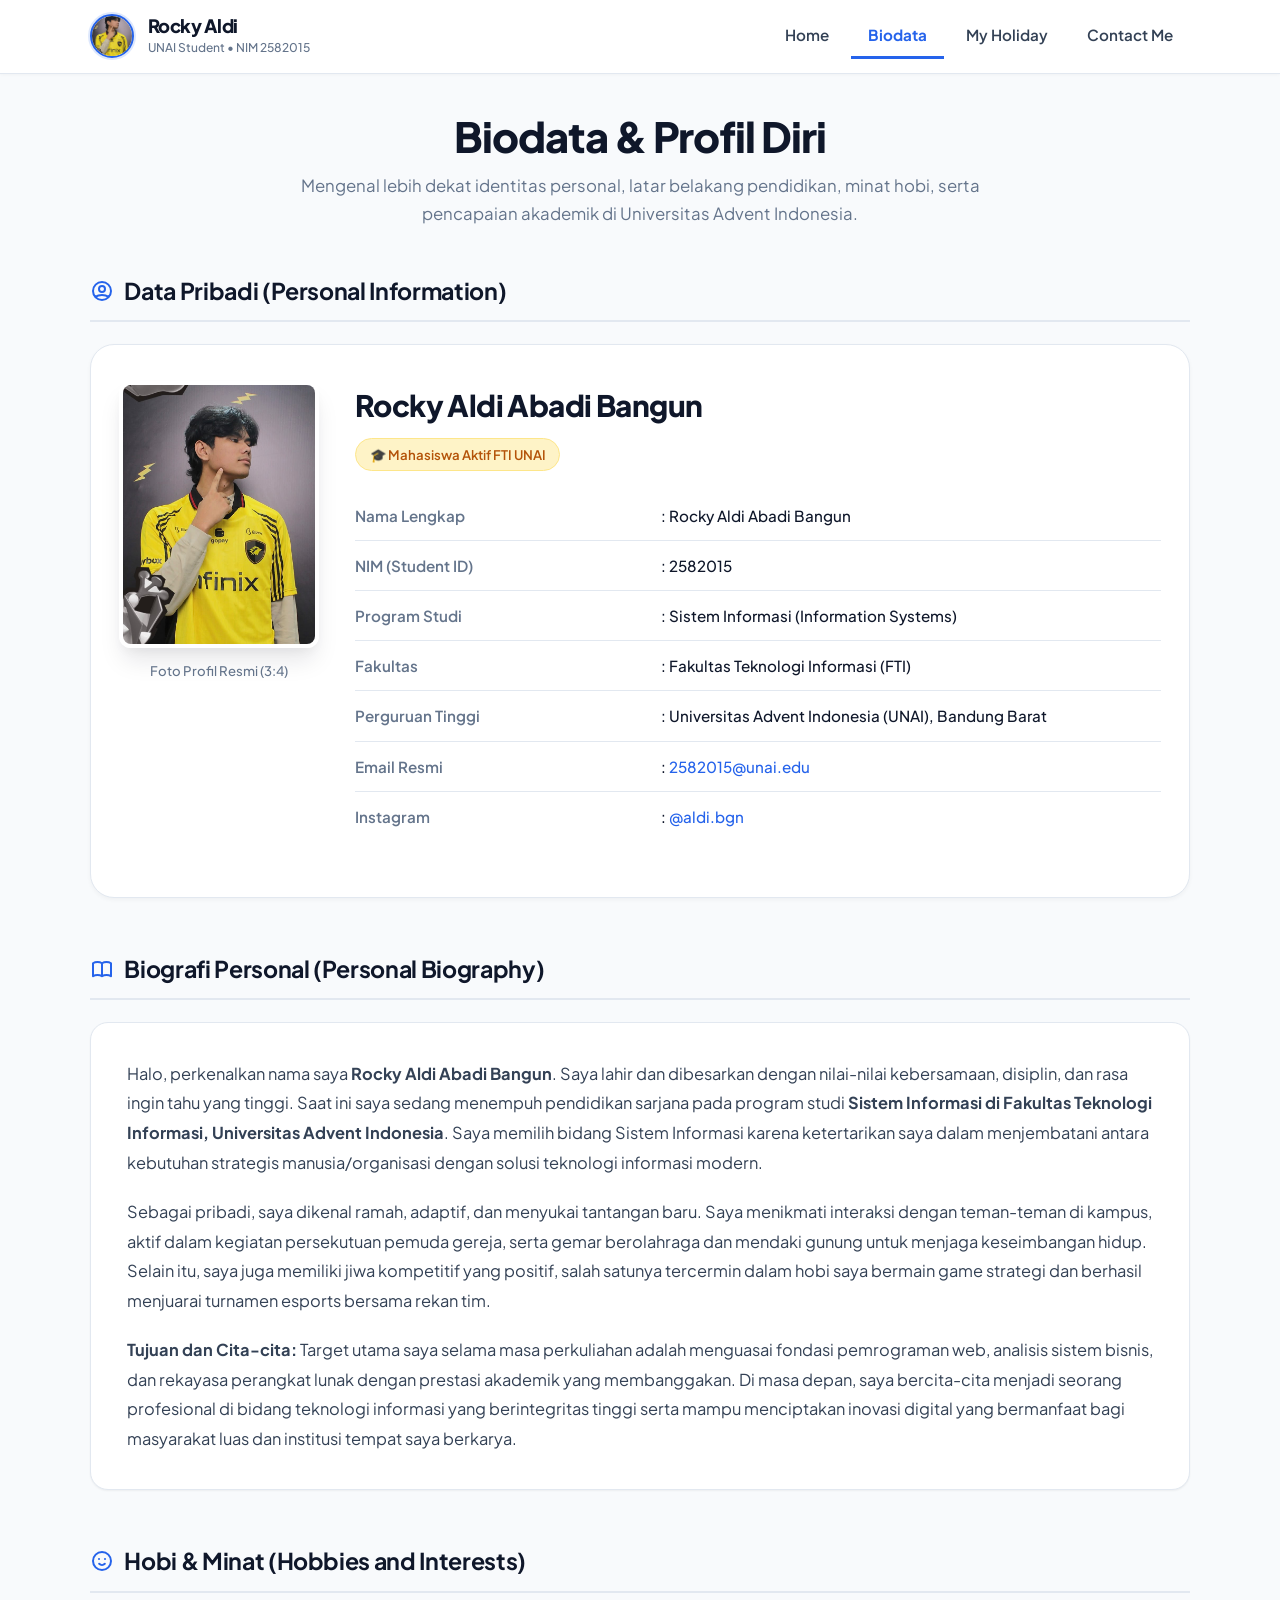
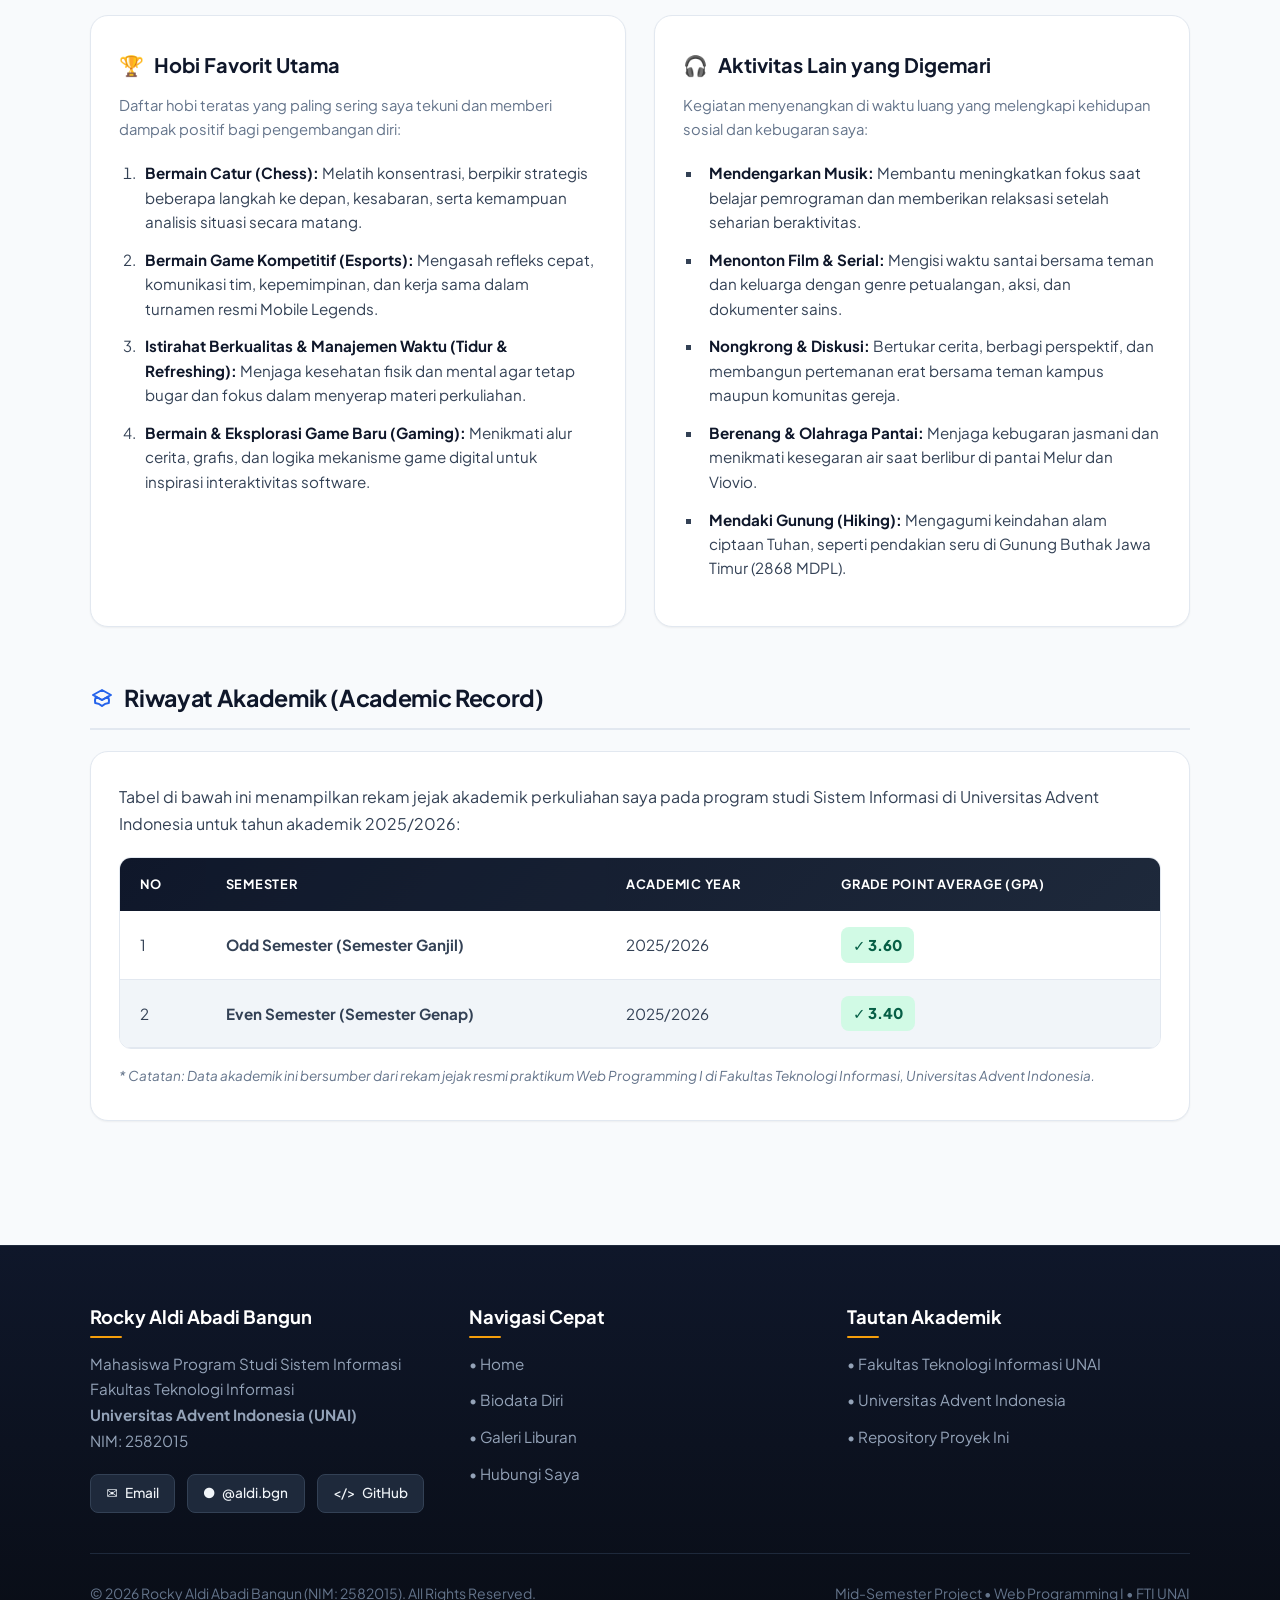
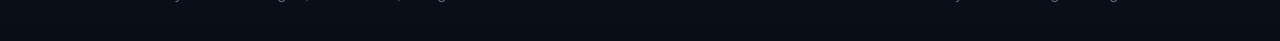
==== commit f61bfeba: "Enhance UI/UX design, remove Foto tags and technical flexbox texts" ====
--- a/biodata.html
+++ b/biodata.html
@@ -57,7 +57,7 @@
       </p>
     </header>
 
-    <!-- SECTION 1: PROFILE INFORMATION & PHOTO (CSS Grid / Flexbox) -->
+    <!-- SECTION 1: PROFILE INFORMATION & PHOTO -->
     <section class="biodata-section" aria-label="Personal Profile and Information">
       <h2 class="section-title">
         <svg width="24" height="24" fill="none" stroke="currentColor" viewBox="0 0 24 24" aria-hidden="true">
@@ -71,13 +71,15 @@
         <!-- Profile Photograph (Strict 3:4 Aspect Ratio, Max Width 200px, Responsive) -->
         <div class="profile-photo-container">
           <img src="images/profile.jpg" alt="Foto Resmi Rocky Aldi Abadi Bangun" class="profile-photo">
-          <span class="photo-caption">Foto Profil &bull; Aspek Rasio 3:4</span>
+          <span class="photo-caption">Foto Profil Resmi (3:4)</span>
         </div>
 
         <!-- Identity Details Table / Description -->
         <div class="profile-info">
           <h2>Rocky Aldi Abadi Bangun</h2>
-          <p class="badge badge-gold">Mahasiswa Aktif FTI UNAI</p>
+          <div style="margin-bottom: 0.85rem;">
+            <span class="badge badge-gold">&#127891; Mahasiswa Aktif FTI UNAI</span>
+          </div>
           
           <table class="info-table" aria-label="Ringkasan Data Pribadi">
             <tbody>
@@ -219,7 +221,7 @@
       </h2>
 
       <div class="academic-section">
-        <p>
+        <p class="lead">
           Tabel di bawah ini menampilkan rekam jejak akademik perkuliahan saya pada program studi Sistem Informasi 
           di Universitas Advent Indonesia untuk tahun akademik 2025/2026:
         </p>
@@ -240,13 +242,13 @@
                 <td>1</td>
                 <td><strong>Odd Semester (Semester Ganjil)</strong></td>
                 <td>2025/2026</td>
-                <td><span class="gpa-badge">3.60</span></td>
+                <td><span class="gpa-badge">&#10003; 3.60</span></td>
               </tr>
               <tr>
                 <td>2</td>
                 <td><strong>Even Semester (Semester Genap)</strong></td>
                 <td>2025/2026</td>
-                <td><span class="gpa-badge">3.40</span></td>
+                <td><span class="gpa-badge">&#10003; 3.40</span></td>
               </tr>
             </tbody>
           </table>
--- a/style.css
+++ b/style.css
@@ -1,58 +1,68 @@
 /* ==========================================================================
-   PERSONAL RESPONSIVE WEBSITE - STYLESHEET
+   PERSONAL RESPONSIVE WEBSITE - PREMIUM STYLESHEET
    Author: Rocky Aldi Abadi Bangun (NIM: 2582015)
    Institution: Fakultas Teknologi Informasi, Universitas Advent Indonesia
-   Purpose: Mid-Semester Project - Web Programming I
    Architecture: Mobile-First, Semantic HTML5, Flexbox & CSS Grid
    ========================================================================== */
 
+@import url('https://fonts.googleapis.com/css2?family=Plus+Jakarta+Sans:wght@300;400;500;600;700;800&display=swap');
+
 /* --------------------------------------------------------------------------
-   1. CSS VARIABLES (DESIGN SYSTEM)
+   1. DESIGN TOKENS (CSS VARIABLES)
    -------------------------------------------------------------------------- */
 :root {
-  /* Color Palette */
-  --primary-color: #1e3a8a;       /* Deep Royal Blue */
-  --primary-hover: #172554;       /* Darker Blue */
-  --accent-color: #2563eb;        /* Vibrant Electric Blue */
-  --accent-light: #60a5fa;        /* Light Accent */
-  --highlight-color: #f59e0b;     /* Warm Amber */
-  --highlight-badge: #d97706;
-  
-  /* Neutral Colors */
-  --text-primary: #0f172a;        /* Deep Slate 900 */
-  --text-secondary: #475569;      /* Slate 600 */
-  --text-light: #64748b;          /* Slate 500 */
-  --text-white: #ffffff;
-  
-  /* Backgrounds */
-  --bg-body: #f8fafc;             /* Slate 50 */
-  --bg-card: #ffffff;             /* Pure White */
-  --bg-card-alt: #f1f5f9;         /* Slate 100 */
-  --bg-header: #ffffff;
-  --bg-footer: #0f172a;           /* Deep Dark Slate */
-  
-  /* Borders & Shadows */
-  --border-color: #e2e8f0;        /* Slate 200 */
-  --border-color-focus: #3b82f6;
-  --shadow-sm: 0 1px 2px 0 rgba(0, 0, 0, 0.05);
-  --shadow-md: 0 4px 6px -1px rgba(0, 0, 0, 0.08), 0 2px 4px -2px rgba(0, 0, 0, 0.05);
-  --shadow-lg: 0 10px 15px -3px rgba(0, 0, 0, 0.1), 0 4px 6px -4px rgba(0, 0, 0, 0.06);
-  --shadow-hover: 0 20px 25px -5px rgba(0, 0, 0, 0.12), 0 8px 10px -6px rgba(0, 0, 0, 0.06);
-  
-  /* Spacing & Sizing */
-  --container-max-width: 1140px;
-  --radius-sm: 6px;
-  --radius-md: 10px;
-  --radius-lg: 16px;
+  /* Brand Palette */
+  --primary-900: #0f172a;       /* Slate 900 */
+  --primary-800: #1e293b;       /* Slate 800 */
+  --primary-700: #1e3a8a;       /* Deep Royal Navy */
+  --primary-600: #2563eb;       /* Electric Blue */
+  --primary-500: #3b82f6;       /* Blue 500 */
+  --primary-100: #dbeafe;       /* Blue 100 */
+  --primary-50:  #eff6ff;       /* Blue 50 */
+
+  --accent:       #f59e0b;      /* Warm Amber */
+  --accent-light: #fef3c7;      /* Amber 100 */
+  --accent-dark:  #b45309;      /* Amber 700 */
+
+  --success:      #10b981;      /* Emerald 500 */
+  --success-light:#d1fae5;      /* Emerald 100 */
+
+  /* Neutrals */
+  --text-main:    #0f172a;
+  --text-body:    #334155;
+  --text-muted:   #64748b;
+  --text-light:   #94a3b8;
+  --text-white:   #ffffff;
+
+  /* Surfaces & Backgrounds */
+  --bg-page:      #f8fafc;
+  --bg-surface:   #ffffff;
+  --bg-alt:       #f1f5f9;
+  --border-color: #e2e8f0;
+  --border-hover: #cbd5e1;
+
+  /* Elevation Shadows */
+  --shadow-xs: 0 1px 2px 0 rgba(0, 0, 0, 0.05);
+  --shadow-sm: 0 2px 4px 0 rgba(0, 0, 0, 0.04);
+  --shadow-md: 0 6px 12px -2px rgba(15, 23, 42, 0.08), 0 3px 6px -2px rgba(15, 23, 42, 0.04);
+  --shadow-lg: 0 16px 24px -4px rgba(15, 23, 42, 0.1), 0 6px 12px -4px rgba(15, 23, 42, 0.05);
+  --shadow-xl: 0 24px 36px -6px rgba(15, 23, 42, 0.14), 0 12px 18px -6px rgba(15, 23, 42, 0.08);
+
+  /* Geometry & Animations */
+  --radius-sm: 8px;
+  --radius-md: 12px;
+  --radius-lg: 18px;
+  --radius-xl: 24px;
   --radius-full: 9999px;
-  --transition: all 0.25s ease-in-out;
-  
-  /* Typography */
-  --font-family: system-ui, -apple-system, BlinkMacSystemFont, 'Segoe UI', Roboto, Oxygen, Ubuntu, Cantarell, 'Open Sans', 'Helvetica Neue', sans-serif;
+  --transition-fast: 0.2s cubic-bezier(0.4, 0, 0.2, 1);
+  --transition-smooth: 0.35s cubic-bezier(0.16, 1, 0.3, 1);
+
+  --font-family: 'Plus Jakarta Sans', system-ui, -apple-system, BlinkMacSystemFont, 'Segoe UI', Roboto, sans-serif;
+  --container-width: 1140px;
 }
 
 /* --------------------------------------------------------------------------
-   2. GLOBAL RESET & BASE STYLES
+   2. RESET & BASE ELEMENTS
    -------------------------------------------------------------------------- */
 *, *::before, *::after {
   box-sizing: border-box;
@@ -63,13 +73,14 @@
 html {
   font-size: 16px;
   scroll-behavior: smooth;
-  -webkit-text-size-adjust: 100%;
+  -webkit-font-smoothing: antialiased;
+  -moz-osx-font-smoothing: grayscale;
 }
 
 body {
   font-family: var(--font-family);
-  color: var(--text-primary);
-  background-color: var(--bg-body);
+  color: var(--text-body);
+  background-color: var(--bg-page);
   line-height: 1.65;
   min-height: 100vh;
   display: flex;
@@ -83,26 +94,21 @@
 }
 
 a {
-  color: var(--accent-color);
+  color: var(--primary-600);
   text-decoration: none;
-  transition: var(--transition);
+  transition: var(--transition-fast);
 }
 
 a:hover {
-  color: var(--primary-color);
-  text-decoration: underline;
-}
-
-ul, ol {
-  padding-left: 1.5rem;
+  color: var(--primary-700);
 }
 
 /* --------------------------------------------------------------------------
-   3. LAYOUT CONTAINER & UTILITIES
+   3. LAYOUT UTILITIES
    -------------------------------------------------------------------------- */
 .container {
   width: 100%;
-  max-width: var(--container-max-width);
+  max-width: var(--container-width);
   margin-left: auto;
   margin-right: auto;
   padding-left: 1.25rem;
@@ -111,40 +117,90 @@
 
 main {
   flex: 1 0 auto;
-  padding-top: 2rem;
-  padding-bottom: 4rem;
-}
-
-/* Page Headers */
+  padding-top: 2.25rem;
+  padding-bottom: 4.5rem;
+}
+
+/* Page Header */
 .page-header {
   text-align: center;
-  margin-bottom: 2.5rem;
+  margin-bottom: 2.75rem;
+  position: relative;
 }
 
 .page-header h1 {
-  font-size: 2rem;
+  font-size: 2.15rem;
   font-weight: 800;
-  color: var(--primary-color);
-  margin-bottom: 0.5rem;
+  color: var(--primary-900);
+  letter-spacing: -0.025em;
+  line-height: 1.25;
+  margin-bottom: 0.65rem;
 }
 
 .page-header .page-subtitle {
-  font-size: 1.1rem;
-  color: var(--text-secondary);
-  max-width: 650px;
+  font-size: 1.05rem;
+  color: var(--text-muted);
+  max-width: 680px;
   margin: 0 auto;
+  line-height: 1.65;
 }
 
 .section-title {
-  font-size: 1.5rem;
+  font-size: 1.45rem;
   font-weight: 700;
-  color: var(--primary-color);
-  margin-bottom: 1.25rem;
-  display: flex;
-  align-items: center;
-  gap: 0.6rem;
+  color: var(--primary-900);
+  letter-spacing: -0.015em;
+  margin-bottom: 1.35rem;
+  display: flex;
+  align-items: center;
+  gap: 0.65rem;
   border-bottom: 2px solid var(--border-color);
-  padding-bottom: 0.5rem;
+  padding-bottom: 0.65rem;
+}
+
+.section-title svg {
+  color: var(--primary-600);
+  flex-shrink: 0;
+}
+
+/* UI Badges & Pills */
+.badge {
+  display: inline-flex;
+  align-items: center;
+  gap: 0.4rem;
+  padding: 0.3rem 0.85rem;
+  font-size: 0.825rem;
+  font-weight: 600;
+  border-radius: var(--radius-full);
+  background-color: var(--primary-50);
+  color: var(--primary-600);
+  border: 1px solid var(--primary-100);
+}
+
+.badge-gold {
+  background-color: var(--accent-light);
+  color: var(--accent-dark);
+  border-color: #fde68a;
+}
+
+.status-pill {
+  display: inline-flex;
+  align-items: center;
+  gap: 0.5rem;
+  font-size: 0.85rem;
+  font-weight: 600;
+  color: var(--success);
+  background-color: var(--success-light);
+  padding: 0.35rem 0.9rem;
+  border-radius: var(--radius-full);
+}
+
+.status-dot {
+  width: 8px;
+  height: 8px;
+  background-color: var(--success);
+  border-radius: 50%;
+  box-shadow: 0 0 0 3px rgba(16, 185, 129, 0.25);
 }
 
 /* Buttons */
@@ -152,104 +208,98 @@
   display: inline-flex;
   align-items: center;
   justify-content: center;
-  gap: 0.5rem;
-  padding: 0.75rem 1.5rem;
-  font-size: 1rem;
+  gap: 0.55rem;
+  padding: 0.8rem 1.65rem;
+  font-size: 0.975rem;
   font-weight: 600;
   border-radius: var(--radius-md);
-  border: 2px solid transparent;
+  border: 1.5px solid transparent;
   cursor: pointer;
-  transition: var(--transition);
+  transition: var(--transition-smooth);
   text-decoration: none;
-  text-align: center;
+  line-height: 1.25;
 }
 
 .btn-primary {
-  background-color: var(--accent-color);
+  background: linear-gradient(135deg, var(--primary-600) 0%, #1d4ed8 100%);
   color: var(--text-white);
+  box-shadow: 0 4px 12px rgba(37, 99, 235, 0.25);
+}
+
+.btn-primary:hover {
+  background: linear-gradient(135deg, #1d4ed8 0%, #1e40af 100%);
+  color: var(--text-white);
+  transform: translateY(-2px);
+  box-shadow: 0 8px 18px rgba(37, 99, 235, 0.35);
+  text-decoration: none;
+}
+
+.btn-secondary {
+  background-color: var(--bg-surface);
+  color: var(--primary-800);
+  border-color: var(--border-color);
+  box-shadow: var(--shadow-xs);
+}
+
+.btn-secondary:hover {
+  border-color: var(--primary-600);
+  color: var(--primary-600);
+  background-color: var(--primary-50);
+  transform: translateY(-2px);
   box-shadow: var(--shadow-sm);
-}
-
-.btn-primary:hover {
-  background-color: var(--primary-color);
-  color: var(--text-white);
   text-decoration: none;
-  transform: translateY(-2px);
-  box-shadow: var(--shadow-md);
-}
-
-.btn-secondary {
-  background-color: transparent;
-  color: var(--accent-color);
-  border-color: var(--accent-color);
-}
-
-.btn-secondary:hover {
-  background-color: var(--accent-color);
-  color: var(--text-white);
-  text-decoration: none;
-  transform: translateY(-2px);
 }
 
 .btn-group {
   display: flex;
   flex-wrap: wrap;
   gap: 1rem;
-  margin-top: 1.5rem;
-}
-
-/* Badges */
-.badge {
-  display: inline-block;
-  padding: 0.25rem 0.75rem;
-  font-size: 0.85rem;
-  font-weight: 600;
-  border-radius: var(--radius-full);
-  background-color: #dbeafe;
-  color: var(--primary-color);
-}
-
-.badge-gold {
-  background-color: #fef3c7;
-  color: #92400e;
+  margin-top: 1.75rem;
 }
 
 /* --------------------------------------------------------------------------
-   4. HEADER & NAVIGATION (CONSISTENT ACROSS ALL PAGES)
+   4. SITE HEADER & NAVIGATION (Glassmorphism Sticky)
    -------------------------------------------------------------------------- */
 .site-header {
-  background-color: var(--bg-header);
+  background: rgba(255, 255, 255, 0.94);
+  backdrop-filter: blur(16px);
+  -webkit-backdrop-filter: blur(16px);
   border-bottom: 1px solid var(--border-color);
-  box-shadow: var(--shadow-sm);
   position: sticky;
   top: 0;
   z-index: 1000;
-  backdrop-filter: blur(8px);
+  box-shadow: 0 1px 3px 0 rgba(0, 0, 0, 0.03);
 }
 
 .header-inner {
   display: flex;
   align-items: center;
   justify-content: space-between;
-  padding-top: 0.875rem;
-  padding-bottom: 0.875rem;
-}
-
-/* Logo */
+  padding-top: 0.85rem;
+  padding-bottom: 0.85rem;
+}
+
+/* Brand Logo */
 .site-logo {
   display: flex;
   align-items: center;
-  gap: 0.75rem;
+  gap: 0.85rem;
   text-decoration: none;
-  color: var(--text-primary);
+  color: var(--text-main);
 }
 
 .logo-avatar {
-  width: 42px;
-  height: 42px;
+  width: 44px;
+  height: 44px;
   border-radius: 50%;
   object-fit: cover;
-  border: 2px solid var(--accent-color);
+  border: 2px solid var(--primary-600);
+  box-shadow: 0 0 0 2px rgba(37, 99, 235, 0.15);
+  transition: var(--transition-fast);
+}
+
+.site-logo:hover .logo-avatar {
+  transform: scale(1.05);
 }
 
 .logo-text {
@@ -260,17 +310,18 @@
 .logo-name {
   font-size: 1.15rem;
   font-weight: 800;
-  color: var(--primary-color);
+  color: var(--primary-900);
+  letter-spacing: -0.02em;
   line-height: 1.2;
 }
 
 .logo-tag {
   font-size: 0.75rem;
-  color: var(--text-secondary);
+  color: var(--text-muted);
   font-weight: 500;
 }
 
-/* Mobile Nav Toggle (CSS-only Hamburger) */
+/* Mobile Nav Toggle */
 .nav-toggle-checkbox {
   display: none;
 }
@@ -278,9 +329,9 @@
 .nav-toggle-label {
   display: flex;
   flex-direction: column;
-  justify-content: space-around;
-  width: 30px;
-  height: 24px;
+  justify-content: space-between;
+  width: 32px;
+  height: 22px;
   cursor: pointer;
   z-index: 1001;
 }
@@ -289,21 +340,22 @@
   display: block;
   width: 100%;
   height: 3px;
-  background-color: var(--primary-color);
-  border-radius: 3px;
-  transition: var(--transition);
-}
-
-/* Navigation Menu */
+  background-color: var(--primary-900);
+  border-radius: 4px;
+  transition: var(--transition-smooth);
+}
+
+/* Nav Menu */
 .site-nav {
   position: absolute;
   top: 100%;
   left: 0;
   right: 0;
-  background-color: var(--bg-header);
+  background: rgba(255, 255, 255, 0.98);
+  backdrop-filter: blur(20px);
   border-bottom: 1px solid var(--border-color);
-  padding: 1rem 1.25rem;
-  box-shadow: var(--shadow-md);
+  padding: 1.25rem;
+  box-shadow: var(--shadow-lg);
   display: none;
   flex-direction: column;
   gap: 0.5rem;
@@ -313,15 +365,14 @@
   display: flex;
 }
 
-/* Hamburger animation */
 .nav-toggle-checkbox:checked ~ .nav-toggle-label span:nth-child(1) {
-  transform: rotate(45deg) translate(5px, 5px);
+  transform: rotate(45deg) translate(5px, 6px);
 }
 .nav-toggle-checkbox:checked ~ .nav-toggle-label span:nth-child(2) {
   opacity: 0;
 }
 .nav-toggle-checkbox:checked ~ .nav-toggle-label span:nth-child(3) {
-  transform: rotate(-45deg) translate(6px, -6px);
+  transform: rotate(-45deg) translate(6px, -7px);
 }
 
 .nav-list {
@@ -330,61 +381,62 @@
   margin: 0;
   display: flex;
   flex-direction: column;
-  gap: 0.5rem;
+  gap: 0.4rem;
 }
 
 .nav-link {
   display: block;
-  padding: 0.6rem 1rem;
-  font-size: 1rem;
+  padding: 0.7rem 1.15rem;
+  font-size: 0.95rem;
   font-weight: 600;
-  color: var(--text-secondary);
+  color: var(--text-body);
   border-radius: var(--radius-md);
-  transition: var(--transition);
+  transition: var(--transition-fast);
   text-decoration: none;
 }
 
 .nav-link:hover {
-  background-color: var(--bg-card-alt);
-  color: var(--accent-color);
+  background-color: var(--bg-alt);
+  color: var(--primary-600);
   text-decoration: none;
 }
 
 .nav-link.active {
-  background-color: #eff6ff;
-  color: var(--accent-color);
+  background: var(--primary-50);
+  color: var(--primary-600);
   font-weight: 700;
-  border-left: 4px solid var(--accent-color);
+  border-left: 4px solid var(--primary-600);
 }
 
 /* --------------------------------------------------------------------------
-   5. FOOTER (CONSISTENT ACROSS ALL PAGES)
+   5. SITE FOOTER
    -------------------------------------------------------------------------- */
 .site-footer {
-  background-color: var(--bg-footer);
-  color: #cbd5e1;
-  padding-top: 3rem;
-  padding-bottom: 2rem;
+  background: linear-gradient(180deg, #0f172a 0%, #090d16 100%);
+  color: #94a3b8;
+  padding-top: 3.5rem;
+  padding-bottom: 2.25rem;
   margin-top: auto;
-  border-top: 3px solid var(--accent-color);
+  border-top: 1px solid #1e293b;
 }
 
 .footer-inner {
   display: flex;
   flex-direction: column;
-  gap: 2rem;
+  gap: 2.5rem;
 }
 
 .footer-grid {
   display: flex;
   flex-direction: column;
-  gap: 2rem;
+  gap: 2.25rem;
 }
 
 .footer-col h3 {
   color: var(--text-white);
-  font-size: 1.1rem;
-  margin-bottom: 1rem;
+  font-size: 1.15rem;
+  font-weight: 700;
+  margin-bottom: 1.15rem;
   position: relative;
   display: inline-block;
 }
@@ -393,16 +445,17 @@
   content: '';
   position: absolute;
   left: 0;
-  bottom: -4px;
-  width: 28px;
-  height: 2px;
-  background-color: var(--highlight-color);
+  bottom: -6px;
+  width: 32px;
+  height: 2.5px;
+  background-color: var(--accent);
+  border-radius: 2px;
 }
 
 .footer-col p {
   color: #94a3b8;
   font-size: 0.95rem;
-  line-height: 1.6;
+  line-height: 1.7;
 }
 
 .footer-links {
@@ -411,17 +464,17 @@
   margin: 0;
   display: flex;
   flex-direction: column;
-  gap: 0.6rem;
+  gap: 0.65rem;
 }
 
 .footer-links a {
   color: #94a3b8;
   font-size: 0.95rem;
-  transition: var(--transition);
+  transition: var(--transition-fast);
   text-decoration: none;
   display: inline-flex;
   align-items: center;
-  gap: 0.5rem;
+  gap: 0.45rem;
 }
 
 .footer-links a:hover {
@@ -432,65 +485,72 @@
 
 .footer-social-icons {
   display: flex;
+  flex-wrap: wrap;
   gap: 0.75rem;
-  margin-top: 0.75rem;
+  margin-top: 1.25rem;
 }
 
 .social-badge {
   display: inline-flex;
   align-items: center;
-  gap: 0.4rem;
-  padding: 0.4rem 0.8rem;
+  gap: 0.45rem;
+  padding: 0.45rem 0.95rem;
   background-color: #1e293b;
-  color: #e2e8f0;
+  color: #f1f5f9;
   border-radius: var(--radius-sm);
   font-size: 0.85rem;
+  font-weight: 500;
   border: 1px solid #334155;
-  transition: var(--transition);
+  transition: var(--transition-smooth);
 }
 
 .social-badge:hover {
-  background-color: var(--accent-color);
+  background-color: var(--primary-600);
   color: var(--text-white);
-  border-color: var(--accent-color);
+  border-color: var(--primary-600);
+  transform: translateY(-2px);
   text-decoration: none;
-  transform: translateY(-2px);
+  box-shadow: 0 4px 12px rgba(37, 99, 235, 0.35);
 }
 
 .footer-bottom {
   border-top: 1px solid #1e293b;
-  padding-top: 1.5rem;
-  text-align: center;
+  padding-top: 1.75rem;
   font-size: 0.875rem;
   color: #64748b;
   display: flex;
   flex-direction: column;
   gap: 0.5rem;
+  text-align: center;
 }
 
 /* --------------------------------------------------------------------------
    6. PAGE 1: HOME PAGE (index.html)
    -------------------------------------------------------------------------- */
 .hero-section {
-  background: linear-gradient(135deg, #ffffff 0%, #f1f5f9 100%);
-  border-radius: var(--radius-lg);
+  background: radial-gradient(circle at 90% 10%, rgba(37, 99, 235, 0.08) 0%, transparent 40%),
+              radial-gradient(circle at 10% 90%, rgba(245, 158, 11, 0.05) 0%, transparent 40%),
+              var(--bg-surface);
+  border-radius: var(--radius-xl);
   border: 1px solid var(--border-color);
-  padding: 2.5rem 1.5rem;
+  padding: 3rem 1.75rem;
   box-shadow: var(--shadow-md);
   margin-bottom: 3.5rem;
+  position: relative;
+  overflow: hidden;
 }
 
 .hero-inner {
   display: flex;
   flex-direction: column;
   align-items: center;
-  gap: 2rem;
+  gap: 2.5rem;
   text-align: center;
 }
 
 .hero-image-wrapper {
   position: relative;
-  max-width: 260px;
+  max-width: 250px;
   width: 100%;
 }
 
@@ -500,66 +560,74 @@
   object-fit: cover;
   border-radius: var(--radius-lg);
   box-shadow: var(--shadow-lg);
-  border: 4px solid var(--bg-card);
-  transition: var(--transition);
-}
-
-.hero-img:hover {
+  border: 4px solid var(--bg-surface);
+  transition: var(--transition-smooth);
+}
+
+.hero-image-wrapper:hover .hero-img {
   transform: scale(1.02);
+  box-shadow: var(--shadow-xl);
 }
 
 .hero-badge-float {
   position: absolute;
-  bottom: -10px;
-  right: -10px;
-  background-color: var(--highlight-color);
-  color: #78350f;
+  bottom: -12px;
+  right: -8px;
+  background: var(--bg-surface);
+  color: var(--primary-900);
   font-weight: 700;
   font-size: 0.8rem;
-  padding: 0.4rem 0.8rem;
+  padding: 0.4rem 0.9rem;
   border-radius: var(--radius-full);
   box-shadow: var(--shadow-md);
-  border: 2px solid #ffffff;
+  border: 1px solid var(--border-color);
+  display: flex;
+  align-items: center;
+  gap: 0.4rem;
 }
 
 .hero-content {
-  max-width: 600px;
+  max-width: 620px;
 }
 
 .hero-greeting {
-  font-size: 1.1rem;
+  display: inline-flex;
+  align-items: center;
+  gap: 0.5rem;
+  font-size: 0.9rem;
+  font-weight: 700;
+  color: var(--primary-600);
+  text-transform: uppercase;
+  letter-spacing: 1.5px;
+  margin-bottom: 0.75rem;
+}
+
+.hero-name {
+  font-size: 2.35rem;
+  font-weight: 800;
+  color: var(--primary-900);
+  letter-spacing: -0.03em;
+  line-height: 1.15;
+  margin-bottom: 0.75rem;
+}
+
+.hero-subtitle {
+  font-size: 1.125rem;
+  color: var(--primary-600);
   font-weight: 600;
-  color: var(--accent-color);
-  text-transform: uppercase;
-  letter-spacing: 1px;
-  margin-bottom: 0.5rem;
-}
-
-.hero-name {
-  font-size: 2.25rem;
-  font-weight: 900;
-  color: var(--primary-color);
-  line-height: 1.2;
-  margin-bottom: 0.75rem;
-}
-
-.hero-subtitle {
-  font-size: 1.15rem;
-  color: var(--text-secondary);
-  font-weight: 600;
-  margin-bottom: 1.25rem;
+  margin-bottom: 1.35rem;
 }
 
 .hero-desc {
-  font-size: 1rem;
-  color: var(--text-secondary);
-  margin-bottom: 1.5rem;
-  line-height: 1.7;
-}
-
-/* Home Feature Cards Grid */
+  font-size: 1.025rem;
+  color: var(--text-body);
+  line-height: 1.75;
+  margin-bottom: 1.75rem;
+}
+
+/* Home Features Grid */
 .home-features {
-  margin-bottom: 2rem;
+  margin-bottom: 2.5rem;
 }
 
 .feature-grid {
@@ -569,73 +637,85 @@
 }
 
 .feature-card {
-  background-color: var(--bg-card);
+  background-color: var(--bg-surface);
   border: 1px solid var(--border-color);
+  border-radius: var(--radius-lg);
+  padding: 2rem 1.75rem;
+  box-shadow: var(--shadow-xs);
+  transition: var(--transition-smooth);
+  display: flex;
+  flex-direction: column;
+  position: relative;
+}
+
+.feature-card:hover {
+  transform: translateY(-5px);
+  box-shadow: var(--shadow-lg);
+  border-color: #bfdbfe;
+}
+
+.feature-icon {
+  width: 52px;
+  height: 52px;
   border-radius: var(--radius-md);
-  padding: 1.75rem;
-  box-shadow: var(--shadow-sm);
-  transition: var(--transition);
-  display: flex;
-  flex-direction: column;
-}
-
-.feature-card:hover {
-  transform: translateY(-4px);
-  box-shadow: var(--shadow-hover);
-  border-color: var(--accent-light);
-}
-
-.feature-icon {
-  width: 50px;
-  height: 50px;
-  border-radius: var(--radius-md);
-  background-color: #dbeafe;
-  color: var(--accent-color);
+  background: var(--primary-50);
+  color: var(--primary-600);
   display: flex;
   align-items: center;
   justify-content: center;
   font-size: 1.5rem;
-  margin-bottom: 1rem;
+  margin-bottom: 1.25rem;
+  border: 1px solid var(--primary-100);
 }
 
 .feature-card h3 {
   font-size: 1.25rem;
-  color: var(--primary-color);
-  margin-bottom: 0.5rem;
+  font-weight: 700;
+  color: var(--primary-900);
+  margin-bottom: 0.65rem;
 }
 
 .feature-card p {
-  color: var(--text-secondary);
+  color: var(--text-muted);
   font-size: 0.95rem;
-  margin-bottom: 1.25rem;
+  line-height: 1.65;
+  margin-bottom: 1.5rem;
   flex-grow: 1;
 }
 
 .feature-link {
-  font-weight: 600;
+  font-size: 0.925rem;
+  font-weight: 700;
+  color: var(--primary-600);
   display: inline-flex;
   align-items: center;
   gap: 0.4rem;
+  transition: var(--transition-fast);
+}
+
+.feature-link:hover {
+  color: var(--primary-700);
+  gap: 0.65rem;
 }
 
 /* --------------------------------------------------------------------------
    7. PAGE 2: BIODATA PAGE (biodata.html)
    -------------------------------------------------------------------------- */
 .biodata-section {
-  margin-bottom: 3rem;
-}
-
-/* Profile Card - Flexbox / Grid */
+  margin-bottom: 3.25rem;
+}
+
+/* Profile Card */
 .profile-card {
-  background-color: var(--bg-card);
+  background-color: var(--bg-surface);
   border: 1px solid var(--border-color);
-  border-radius: var(--radius-lg);
-  padding: 2rem 1.5rem;
-  box-shadow: var(--shadow-md);
-  display: flex;
-  flex-direction: column;
-  align-items: center;
-  gap: 2rem;
+  border-radius: var(--radius-xl);
+  padding: 2.25rem 1.75rem;
+  box-shadow: var(--shadow-sm);
+  display: flex;
+  flex-direction: column;
+  align-items: center;
+  gap: 2.25rem;
   margin-bottom: 2.5rem;
 }
 
@@ -653,21 +733,20 @@
   aspect-ratio: 3 / 4;
   object-fit: cover;
   border-radius: var(--radius-md);
-  border: 4px solid var(--border-color);
-  box-shadow: var(--shadow-md);
-  transition: var(--transition);
+  border: 4px solid var(--bg-surface);
+  box-shadow: var(--shadow-lg);
+  transition: var(--transition-smooth);
 }
 
 .profile-photo:hover {
   transform: scale(1.03);
-  border-color: var(--accent-color);
+  box-shadow: var(--shadow-xl);
 }
 
 .photo-caption {
-  font-size: 0.85rem;
-  color: var(--text-light);
-  font-style: italic;
-  text-align: center;
+  font-size: 0.825rem;
+  color: var(--text-muted);
+  font-weight: 500;
 }
 
 .profile-info {
@@ -675,9 +754,11 @@
 }
 
 .profile-info h2 {
-  font-size: 1.75rem;
-  color: var(--primary-color);
+  font-size: 1.85rem;
+  font-weight: 800;
+  color: var(--primary-900);
   margin-bottom: 0.5rem;
+  letter-spacing: -0.02em;
 }
 
 .info-table {
@@ -696,116 +777,134 @@
 
 .info-table th {
   text-align: left;
-  padding: 0.6rem 0.5rem 0.6rem 0;
-  color: var(--text-secondary);
+  padding: 0.75rem 0.5rem 0.75rem 0;
+  color: var(--text-muted);
   font-weight: 600;
   width: 38%;
   font-size: 0.95rem;
 }
 
 .info-table td {
-  padding: 0.6rem 0;
-  color: var(--text-primary);
+  padding: 0.75rem 0;
+  color: var(--text-main);
   font-weight: 500;
   font-size: 0.95rem;
 }
 
 /* Biography Card */
 .bio-card {
-  background-color: var(--bg-card);
+  background-color: var(--bg-surface);
   border: 1px solid var(--border-color);
-  border-radius: var(--radius-md);
-  padding: 2rem;
-  box-shadow: var(--shadow-sm);
+  border-radius: var(--radius-lg);
+  padding: 2.25rem;
+  box-shadow: var(--shadow-xs);
   margin-bottom: 2.5rem;
 }
 
 .bio-card p {
-  color: var(--text-secondary);
+  color: var(--text-body);
+  font-size: 1.025rem;
   line-height: 1.8;
-  margin-bottom: 1rem;
+  margin-bottom: 1.25rem;
 }
 
 .bio-card p:last-child {
   margin-bottom: 0;
 }
 
-/* Hobbies & Interests - Grid of 2 columns */
+/* Hobbies & Interests Grid */
 .hobbies-grid {
   display: grid;
   grid-template-columns: 1fr;
-  gap: 1.5rem;
+  gap: 1.75rem;
   margin-bottom: 2.5rem;
 }
 
 .hobby-card {
-  background-color: var(--bg-card);
+  background-color: var(--bg-surface);
   border: 1px solid var(--border-color);
-  border-radius: var(--radius-md);
-  padding: 1.75rem;
-  box-shadow: var(--shadow-sm);
+  border-radius: var(--radius-lg);
+  padding: 2rem 1.75rem;
+  box-shadow: var(--shadow-xs);
+  transition: var(--transition-fast);
+}
+
+.hobby-card:hover {
+  border-color: #bfdbfe;
+  box-shadow: var(--shadow-md);
 }
 
 .hobby-card h3 {
-  font-size: 1.2rem;
-  color: var(--primary-color);
+  font-size: 1.25rem;
+  font-weight: 700;
+  color: var(--primary-900);
   margin-bottom: 0.75rem;
   display: flex;
   align-items: center;
-  gap: 0.5rem;
+  gap: 0.6rem;
 }
 
 .hobby-card p.intro {
-  font-size: 0.9rem;
-  color: var(--text-light);
-  margin-bottom: 1rem;
-}
-
-/* Ordered List Styling */
+  font-size: 0.925rem;
+  color: var(--text-muted);
+  margin-bottom: 1.25rem;
+}
+
+/* Ordered list with modern numbers */
 .hobby-card ol {
   padding-left: 1.25rem;
 }
 
 .hobby-card ol li {
-  margin-bottom: 0.75rem;
-  color: var(--text-secondary);
-  padding-left: 0.25rem;
+  margin-bottom: 0.85rem;
+  color: var(--text-body);
+  padding-left: 0.35rem;
+  font-size: 0.95rem;
+  line-height: 1.6;
 }
 
 .hobby-card ol li strong {
-  color: var(--text-primary);
-}
-
-/* Unordered List Styling */
+  color: var(--primary-900);
+}
+
+/* Unordered list */
 .hobby-card ul {
   list-style-type: square;
   padding-left: 1.25rem;
 }
 
 .hobby-card ul li {
-  margin-bottom: 0.75rem;
-  color: var(--text-secondary);
-  padding-left: 0.25rem;
+  margin-bottom: 0.85rem;
+  color: var(--text-body);
+  padding-left: 0.35rem;
+  font-size: 0.95rem;
+  line-height: 1.6;
 }
 
 .hobby-card ul li strong {
-  color: var(--text-primary);
+  color: var(--primary-900);
 }
 
 /* Academic Table */
 .academic-section {
-  background-color: var(--bg-card);
+  background-color: var(--bg-surface);
   border: 1px solid var(--border-color);
-  border-radius: var(--radius-md);
-  padding: 1.75rem;
-  box-shadow: var(--shadow-sm);
+  border-radius: var(--radius-lg);
+  padding: 2rem 1.75rem;
+  box-shadow: var(--shadow-xs);
+}
+
+.academic-section p.lead {
+  font-size: 1rem;
+  color: var(--text-body);
+  margin-bottom: 1.25rem;
 }
 
 .table-responsive {
   width: 100%;
   overflow-x: auto;
-  -webkit-overflow-scrolling: touch;
-  margin-top: 1rem;
+  border-radius: var(--radius-md);
+  border: 1px solid var(--border-color);
 }
 
 .academic-table {
@@ -816,26 +915,26 @@
 }
 
 .academic-table thead {
-  background: linear-gradient(135deg, var(--primary-color) 0%, #1e40af 100%);
+  background: linear-gradient(135deg, var(--primary-900) 0%, var(--primary-800) 100%);
   color: var(--text-white);
 }
 
 .academic-table th {
-  padding: 0.85rem 1rem;
+  padding: 1rem 1.25rem;
   font-weight: 700;
   text-transform: uppercase;
   font-size: 0.8rem;
-  letter-spacing: 0.5px;
+  letter-spacing: 0.75px;
 }
 
 .academic-table td {
-  padding: 0.85rem 1rem;
+  padding: 1rem 1.25rem;
   border-bottom: 1px solid var(--border-color);
-  color: var(--text-secondary);
+  color: var(--text-body);
 }
 
 .academic-table tbody tr:nth-child(even) {
-  background-color: var(--bg-card-alt);
+  background-color: var(--bg-alt);
 }
 
 .academic-table tbody tr:hover {
@@ -843,18 +942,21 @@
 }
 
 .academic-table .gpa-badge {
-  display: inline-block;
-  padding: 0.25rem 0.6rem;
-  background-color: #dcfce7;
-  color: #15803d;
-  font-weight: 700;
+  display: inline-flex;
+  align-items: center;
+  gap: 0.35rem;
+  padding: 0.35rem 0.75rem;
+  background-color: var(--success-light);
+  color: #065f46;
+  font-weight: 800;
   border-radius: var(--radius-sm);
+  font-size: 0.925rem;
 }
 
 .table-note {
   font-size: 0.85rem;
-  color: var(--text-light);
-  margin-top: 0.75rem;
+  color: var(--text-muted);
+  margin-top: 1rem;
   font-style: italic;
 }
 
@@ -862,32 +964,28 @@
    8. PAGE 3: MY HOLIDAY PAGE (myHoliday.html)
    -------------------------------------------------------------------------- */
 .holiday-intro-card {
-  background: linear-gradient(135deg, #eff6ff 0%, #ffffff 100%);
-  border-left: 5px solid var(--accent-color);
-  border-radius: var(--radius-md);
-  padding: 1.75rem;
-  box-shadow: var(--shadow-sm);
-  margin-bottom: 2.5rem;
+  background: linear-gradient(135deg, #ffffff 0%, var(--primary-50) 100%);
+  border: 1px solid var(--border-color);
+  border-left: 5px solid var(--primary-600);
+  border-radius: var(--radius-lg);
+  padding: 2rem 1.75rem;
+  box-shadow: var(--shadow-xs);
+  margin-bottom: 2.75rem;
 }
 
 .holiday-intro-card p {
-  color: var(--text-secondary);
+  color: var(--text-body);
   font-size: 1.05rem;
-  line-height: 1.75;
-}
-
-/* MANDATORY CSS FLEXBOX GALLERY
+  line-height: 1.8;
+}
+
+/* CSS FLEXBOX GALLERY
    Requirements:
    - display: flex
    - flex-wrap
    - justify-content
    - align-items
    - gap
-   - minimum 7 photos (we have 10)
-   - responsive
-   - object-fit
-   - captions (<figure> and <figcaption>)
-   - descriptive alt attributes
 */
 .gallery-flex-container {
   display: flex;
@@ -900,21 +998,21 @@
 .gallery-card {
   flex: 1 1 100%;
   max-width: 100%;
-  background-color: var(--bg-card);
+  background-color: var(--bg-surface);
   border: 1px solid var(--border-color);
   border-radius: var(--radius-lg);
   overflow: hidden;
   box-shadow: var(--shadow-sm);
   display: flex;
   flex-direction: column;
-  transition: var(--transition);
+  transition: var(--transition-smooth);
   margin: 0;
 }
 
 .gallery-card:hover {
-  transform: translateY(-6px);
-  box-shadow: var(--shadow-hover);
-  border-color: var(--accent-light);
+  transform: translateY(-7px);
+  box-shadow: var(--shadow-xl);
+  border-color: #93c5fd;
 }
 
 .gallery-image-wrapper {
@@ -925,31 +1023,17 @@
 
 .gallery-img {
   width: 100%;
-  height: 250px;
+  height: 255px;
   object-fit: cover;
-  transition: transform 0.4s ease;
+  transition: transform 0.5s ease;
 }
 
 .gallery-card:hover .gallery-img {
-  transform: scale(1.05);
-}
-
-.gallery-number-tag {
-  position: absolute;
-  top: 12px;
-  left: 12px;
-  background-color: rgba(15, 23, 42, 0.85);
-  color: var(--text-white);
-  font-size: 0.75rem;
-  font-weight: 700;
-  padding: 0.25rem 0.65rem;
-  border-radius: var(--radius-full);
-  backdrop-filter: blur(4px);
-  letter-spacing: 0.5px;
+  transform: scale(1.06);
 }
 
 .gallery-caption {
-  padding: 1.25rem;
+  padding: 1.35rem 1.25rem;
   display: flex;
   flex-direction: column;
   flex-grow: 1;
@@ -958,27 +1042,27 @@
 .gallery-caption .location-tag {
   font-size: 0.8rem;
   font-weight: 700;
-  color: var(--accent-color);
+  color: var(--primary-600);
   text-transform: uppercase;
   letter-spacing: 0.5px;
-  margin-bottom: 0.35rem;
-  display: flex;
-  align-items: center;
-  gap: 0.3rem;
+  margin-bottom: 0.4rem;
+  display: flex;
+  align-items: center;
+  gap: 0.35rem;
 }
 
 .gallery-caption .caption-title {
-  font-size: 1.1rem;
+  font-size: 1.15rem;
   font-weight: 700;
-  color: var(--primary-color);
+  color: var(--primary-900);
   margin-bottom: 0.5rem;
   line-height: 1.35;
 }
 
 .gallery-caption .caption-desc {
-  font-size: 0.925rem;
-  color: var(--text-secondary);
-  line-height: 1.55;
+  font-size: 0.935rem;
+  color: var(--text-body);
+  line-height: 1.6;
   flex-grow: 1;
 }
 
@@ -986,19 +1070,21 @@
    9. PAGE 4: CONTACT ME PAGE (contact.html)
    -------------------------------------------------------------------------- */
 .contact-intro-card {
-  background: linear-gradient(135deg, #ffffff 0%, #f1f5f9 100%);
-  border-radius: var(--radius-md);
+  background: var(--bg-surface);
+  border-radius: var(--radius-lg);
   border: 1px solid var(--border-color);
-  padding: 1.75rem;
-  margin-bottom: 2.5rem;
+  padding: 2rem 1.75rem;
+  margin-bottom: 2.75rem;
   text-align: center;
+  box-shadow: var(--shadow-xs);
 }
 
 .contact-intro-card p {
-  color: var(--text-secondary);
+  color: var(--text-body);
   font-size: 1.05rem;
-  max-width: 700px;
+  max-width: 720px;
   margin: 0 auto;
+  line-height: 1.75;
 }
 
 .contact-grid {
@@ -1009,26 +1095,27 @@
 
 /* Contact Info Aside */
 .contact-info-card {
-  background-color: var(--bg-card);
+  background-color: var(--bg-surface);
   border: 1px solid var(--border-color);
-  border-radius: var(--radius-lg);
-  padding: 2rem;
+  border-radius: var(--radius-xl);
+  padding: 2.25rem 1.75rem;
   box-shadow: var(--shadow-sm);
   display: flex;
   flex-direction: column;
-  gap: 1.5rem;
+  gap: 1.75rem;
 }
 
 .contact-info-card h3 {
   font-size: 1.35rem;
-  color: var(--primary-color);
-  margin-bottom: 0.5rem;
+  font-weight: 700;
+  color: var(--primary-900);
+  margin-bottom: 0.35rem;
 }
 
 .contact-methods {
   display: flex;
   flex-direction: column;
-  gap: 1.25rem;
+  gap: 1.35rem;
 }
 
 .contact-item {
@@ -1038,16 +1125,17 @@
 }
 
 .contact-item-icon {
-  width: 44px;
-  height: 44px;
+  width: 46px;
+  height: 46px;
   border-radius: var(--radius-md);
-  background-color: #eff6ff;
-  color: var(--accent-color);
+  background-color: var(--primary-50);
+  color: var(--primary-600);
   display: flex;
   align-items: center;
   justify-content: center;
-  font-size: 1.25rem;
+  font-size: 1.3rem;
   flex-shrink: 0;
+  border: 1px solid var(--primary-100);
 }
 
 .contact-item-details {
@@ -1056,57 +1144,59 @@
 }
 
 .contact-item-details .label {
-  font-size: 0.8rem;
+  font-size: 0.775rem;
   text-transform: uppercase;
-  color: var(--text-light);
+  color: var(--text-muted);
   font-weight: 700;
   letter-spacing: 0.5px;
+  margin-bottom: 0.15rem;
 }
 
 .contact-item-details .value {
-  font-size: 1rem;
+  font-size: 0.975rem;
   font-weight: 600;
-  color: var(--text-primary);
+  color: var(--primary-900);
   word-break: break-all;
 }
 
 /* Contact Form */
 .contact-form-card {
-  background-color: var(--bg-card);
+  background-color: var(--bg-surface);
   border: 1px solid var(--border-color);
-  border-radius: var(--radius-lg);
-  padding: 2rem;
-  box-shadow: var(--shadow-md);
+  border-radius: var(--radius-xl);
+  padding: 2.25rem 1.75rem;
+  box-shadow: var(--shadow-sm);
 }
 
 .contact-form-card h3 {
   font-size: 1.35rem;
-  color: var(--primary-color);
-  margin-bottom: 0.5rem;
+  font-weight: 700;
+  color: var(--primary-900);
+  margin-bottom: 0.35rem;
 }
 
 .contact-form-card p.form-subtitle {
-  font-size: 0.9rem;
-  color: var(--text-secondary);
-  margin-bottom: 1.5rem;
+  font-size: 0.925rem;
+  color: var(--text-muted);
+  margin-bottom: 1.75rem;
 }
 
 .contact-form {
   display: flex;
   flex-direction: column;
-  gap: 1.25rem;
+  gap: 1.35rem;
 }
 
 .form-group {
   display: flex;
   flex-direction: column;
-  gap: 0.4rem;
+  gap: 0.45rem;
 }
 
 .form-group label {
   font-size: 0.925rem;
   font-weight: 600;
-  color: var(--text-primary);
+  color: var(--primary-900);
 }
 
 .form-group label .required {
@@ -1116,26 +1206,26 @@
 
 .form-control {
   width: 100%;
-  padding: 0.75rem 1rem;
+  padding: 0.85rem 1.1rem;
   font-size: 0.95rem;
   font-family: inherit;
-  color: var(--text-primary);
-  background-color: var(--bg-body);
+  color: var(--text-main);
+  background-color: var(--bg-page);
   border: 1.5px solid var(--border-color);
   border-radius: var(--radius-sm);
-  transition: var(--transition);
+  transition: var(--transition-fast);
 }
 
 .form-control:focus {
   outline: none;
-  background-color: var(--bg-card);
-  border-color: var(--border-color-focus);
-  box-shadow: 0 0 0 3px rgba(37, 99, 235, 0.15);
+  background-color: var(--bg-surface);
+  border-color: var(--primary-600);
+  box-shadow: 0 0 0 4px rgba(37, 99, 235, 0.12);
 }
 
 textarea.form-control {
   resize: vertical;
-  min-height: 120px;
+  min-height: 130px;
 }
 
 /* --------------------------------------------------------------------------
@@ -1149,64 +1239,64 @@
     text-align: left;
     justify-content: space-between;
   }
-  
+
   .hero-content {
     order: 1;
   }
-  
+
   .hero-image-wrapper {
     order: 2;
   }
-  
+
   .hero-content .btn-group {
     justify-content: flex-start;
   }
-  
+
   .feature-grid {
     grid-template-columns: repeat(2, 1fr);
   }
-  
+
   .profile-card {
     flex-direction: row;
     align-items: flex-start;
   }
-  
+
   .profile-photo-container {
     flex-shrink: 0;
   }
-  
+
   .hobbies-grid {
     grid-template-columns: repeat(2, 1fr);
   }
-  
+
   .gallery-card {
     flex: 1 1 calc(50% - 1.75rem);
     max-width: calc(50% - 0.875rem);
   }
-  
+
   .footer-grid {
     flex-direction: row;
     flex-wrap: wrap;
     justify-content: space-between;
   }
-  
+
   .footer-col {
     flex: 1 1 40%;
   }
-  
+
   .footer-bottom {
     flex-direction: row;
     justify-content: space-between;
   }
 }
 
-/* Desktop (min-width: 860px) */
-@media (min-width: 860px) {
-  /* Desktop Navigation */
+/* Desktop (min-width: 880px) */
+@media (min-width: 880px) {
+  /* Desktop Navbar */
   .nav-toggle-label {
     display: none;
   }
-  
+
   .site-nav {
     position: static;
     display: block !important;
@@ -1215,41 +1305,42 @@
     border: none;
     box-shadow: none;
   }
-  
+
   .nav-list {
     flex-direction: row;
-    gap: 0.25rem;
-  }
-  
+    gap: 0.35rem;
+  }
+
   .nav-link {
-    padding: 0.5rem 1rem;
-  }
-  
+    padding: 0.55rem 1.05rem;
+  }
+
   .nav-link.active {
     border-left: none;
-    border-bottom: 3px solid var(--accent-color);
+    border-bottom: 3px solid var(--primary-600);
     background-color: transparent;
-  }
-  
+    border-radius: 0;
+  }
+
   .feature-grid {
     grid-template-columns: repeat(3, 1fr);
   }
-  
+
   .gallery-card {
     flex: 1 1 calc(33.333% - 1.75rem);
     max-width: calc(33.333% - 1.17rem);
   }
-  
+
   .contact-grid {
     grid-template-columns: 1fr 1.4fr;
     align-items: start;
   }
-  
+
   .footer-grid {
     flex-direction: row;
     justify-content: space-between;
   }
-  
+
   .footer-col {
     flex: 1;
   }
@@ -1258,10 +1349,14 @@
 /* Large Desktop (min-width: 1024px) */
 @media (min-width: 1024px) {
   .page-header h1 {
-    font-size: 2.5rem;
-  }
-  
+    font-size: 2.6rem;
+  }
+
   .hero-name {
-    font-size: 2.75rem;
-  }
-}
+    font-size: 2.85rem;
+  }
+
+  .hero-section {
+    padding: 3.5rem 3rem;
+  }
+}
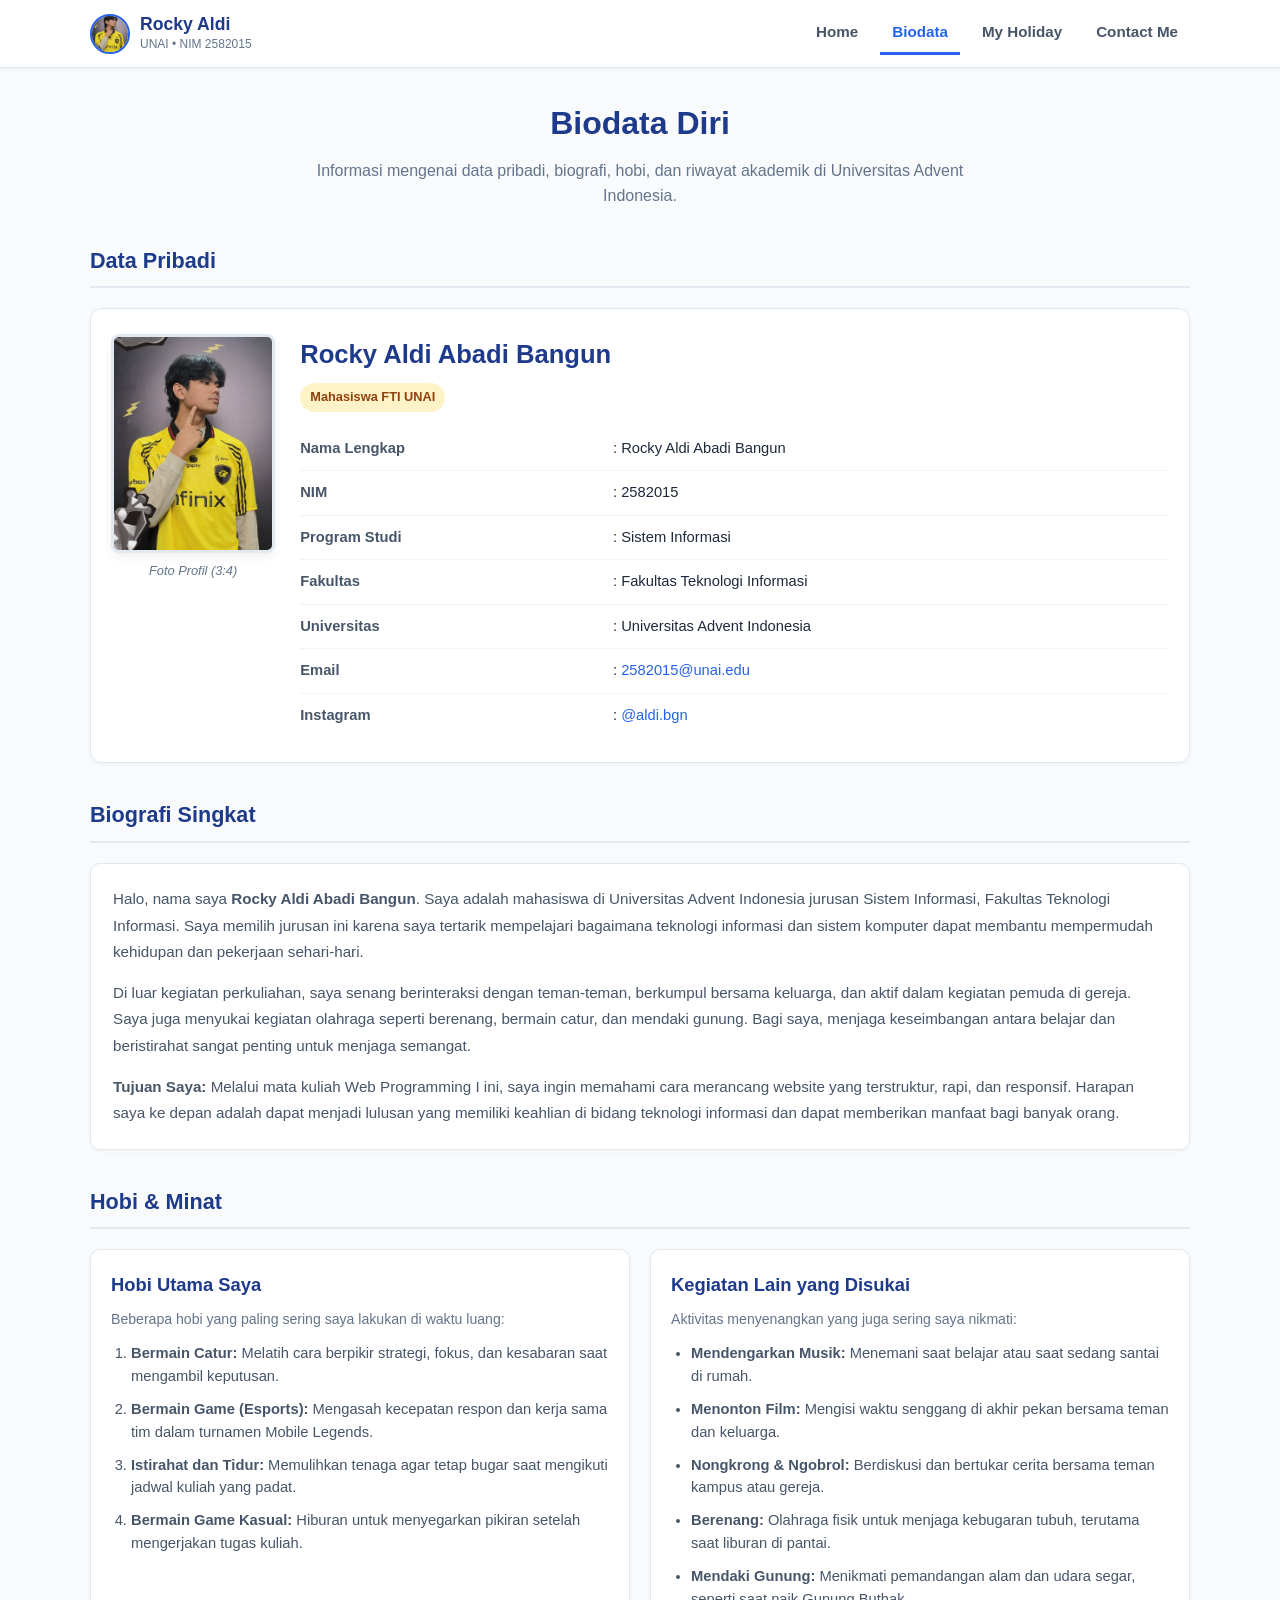
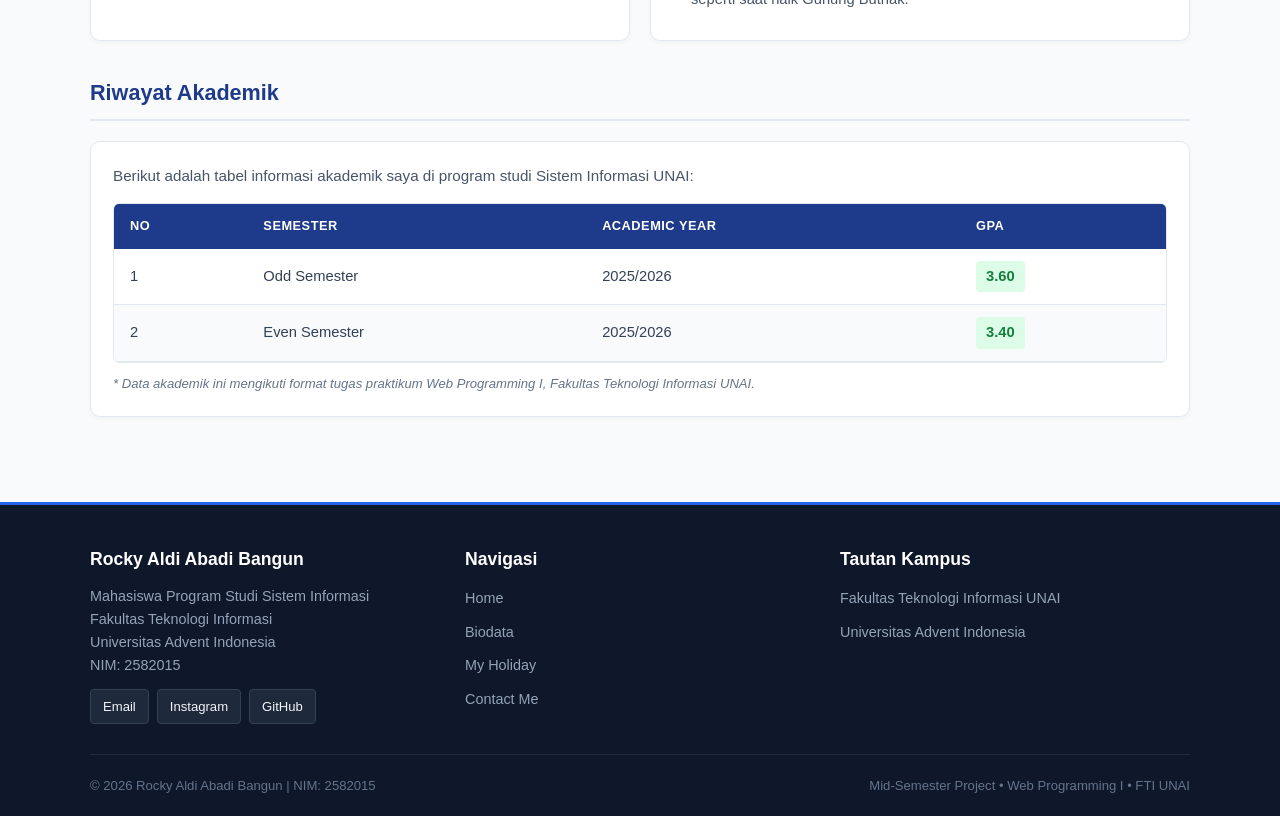
==== commit 73e4fc77: "Refactor code to clean authentic student implementation with natural comments" ====
--- a/biodata.html
+++ b/biodata.html
@@ -3,39 +3,35 @@
 <head>
   <meta charset="UTF-8">
   <meta name="viewport" content="width=device-width, initial-scale=1.0">
-  <meta name="description" content="Biodata and Academic Profile of Rocky Aldi Abadi Bangun - Information Systems Student at Universitas Advent Indonesia (UNAI).">
-  <meta name="author" content="Rocky Aldi Abadi Bangun">
   <title>Biodata | Rocky Aldi Abadi Bangun - Personal Website</title>
   <link rel="stylesheet" href="style.css">
 </head>
 <body>
 
-  <!-- ======================================================================
-       SITE HEADER & NAVIGATION (Consistent across all pages)
-       ====================================================================== -->
+  <!-- Header dan Navigasi -->
   <header class="site-header">
     <div class="container header-inner">
       <a href="index.html" class="site-logo">
-        <img src="images/profile.jpg" alt="Rocky Aldi Avatar" class="logo-avatar">
+        <img src="images/profile.jpg" alt="Rocky Aldi" class="logo-avatar">
         <div class="logo-text">
           <span class="logo-name">Rocky Aldi</span>
-          <span class="logo-tag">UNAI Student &bull; NIM 2582015</span>
+          <span class="logo-tag">UNAI &bull; NIM 2582015</span>
         </div>
       </a>
 
-      <!-- Mobile Navigation Hamburger Toggle -->
-      <input type="checkbox" id="nav-toggle" class="nav-toggle-checkbox" aria-label="Toggle Navigation">
+      <!-- Tombol Menu Mobile (Hamburger) -->
+      <input type="checkbox" id="nav-toggle" class="nav-toggle-checkbox">
       <label for="nav-toggle" class="nav-toggle-label">
         <span></span>
         <span></span>
         <span></span>
       </label>
 
-      <!-- Navigation Links -->
-      <nav class="site-nav" aria-label="Main Navigation">
+      <!-- Navigasi -->
+      <nav class="site-nav">
         <ul class="nav-list">
           <li><a href="index.html" class="nav-link">Home</a></li>
-          <li><a href="biodata.html" class="nav-link active" aria-current="page">Biodata</a></li>
+          <li><a href="biodata.html" class="nav-link active">Biodata</a></li>
           <li><a href="myHoliday.html" class="nav-link">My Holiday</a></li>
           <li><a href="contact.html" class="nav-link">Contact Me</a></li>
         </ul>
@@ -43,72 +39,62 @@
     </div>
   </header>
 
-  <!-- ======================================================================
-       MAIN CONTENT: BIODATA PAGE
-       ====================================================================== -->
+  <!-- Konten Utama -->
   <main class="container">
 
-    <!-- PAGE HEADER -->
-    <header class="page-header">
-      <h1>Biodata &amp; Profil Diri</h1>
+    <!-- Header Halaman -->
+    <div class="page-header">
+      <h1>Biodata Diri</h1>
       <p class="page-subtitle">
-        Mengenal lebih dekat identitas personal, latar belakang pendidikan, 
-        minat hobi, serta pencapaian akademik di Universitas Advent Indonesia.
+        Informasi mengenai data pribadi, biografi, hobi, dan riwayat akademik di Universitas Advent Indonesia.
       </p>
-    </header>
-
-    <!-- SECTION 1: PROFILE INFORMATION & PHOTO -->
-    <section class="biodata-section" aria-label="Personal Profile and Information">
-      <h2 class="section-title">
-        <svg width="24" height="24" fill="none" stroke="currentColor" viewBox="0 0 24 24" aria-hidden="true">
-          <path stroke-linecap="round" stroke-linejoin="round" stroke-width="2" d="M5.121 17.804A13.937 13.937 0 0112 16c2.5 0 4.847.655 6.879 1.804M15 10a3 3 0 11-6 0 3 3 0 016 0zm6 2a9 9 0 11-18 0 9 9 0 0118 0z"></path>
-        </svg>
-        Data Pribadi (Personal Information)
-      </h2>
+    </div>
+
+    <!-- Bagian 1: Data Diri dan Foto Profil -->
+    <section class="biodata-section">
+      <h2 class="section-title">Data Pribadi</h2>
 
       <div class="profile-card">
         
-        <!-- Profile Photograph (Strict 3:4 Aspect Ratio, Max Width 200px, Responsive) -->
+        <!-- Foto Profil: Rasio 3:4 dan maksimal lebar 200px sesuai instruksi -->
         <div class="profile-photo-container">
-          <img src="images/profile.jpg" alt="Foto Resmi Rocky Aldi Abadi Bangun" class="profile-photo">
-          <span class="photo-caption">Foto Profil Resmi (3:4)</span>
-        </div>
-
-        <!-- Identity Details Table / Description -->
+          <img src="images/profile.jpg" alt="Foto Rocky Aldi Abadi Bangun" class="profile-photo">
+          <span class="photo-caption">Foto Profil (3:4)</span>
+        </div>
+
+        <!-- Tabel Ringkasan Data Diri -->
         <div class="profile-info">
           <h2>Rocky Aldi Abadi Bangun</h2>
-          <div style="margin-bottom: 0.85rem;">
-            <span class="badge badge-gold">&#127891; Mahasiswa Aktif FTI UNAI</span>
-          </div>
+          <span class="badge badge-gold">Mahasiswa FTI UNAI</span>
           
-          <table class="info-table" aria-label="Ringkasan Data Pribadi">
+          <table class="info-table">
             <tbody>
               <tr>
-                <th scope="row">Nama Lengkap</th>
+                <th>Nama Lengkap</th>
                 <td>: Rocky Aldi Abadi Bangun</td>
               </tr>
               <tr>
-                <th scope="row">NIM (Student ID)</th>
+                <th>NIM</th>
                 <td>: 2582015</td>
               </tr>
               <tr>
-                <th scope="row">Program Studi</th>
-                <td>: Sistem Informasi (Information Systems)</td>
-              </tr>
-              <tr>
-                <th scope="row">Fakultas</th>
-                <td>: Fakultas Teknologi Informasi (FTI)</td>
-              </tr>
-              <tr>
-                <th scope="row">Perguruan Tinggi</th>
-                <td>: Universitas Advent Indonesia (UNAI), Bandung Barat</td>
-              </tr>
-              <tr>
-                <th scope="row">Email Resmi</th>
+                <th>Program Studi</th>
+                <td>: Sistem Informasi</td>
+              </tr>
+              <tr>
+                <th>Fakultas</th>
+                <td>: Fakultas Teknologi Informasi</td>
+              </tr>
+              <tr>
+                <th>Universitas</th>
+                <td>: Universitas Advent Indonesia</td>
+              </tr>
+              <tr>
+                <th>Email</th>
                 <td>: <a href="mailto:2582015@unai.edu">2582015@unai.edu</a></td>
               </tr>
               <tr>
-                <th scope="row">Instagram</th>
+                <th>Instagram</th>
                 <td>: <a href="https://www.instagram.com/aldi.bgn" target="_blank" rel="noopener noreferrer">@aldi.bgn</a></td>
               </tr>
             </tbody>
@@ -118,153 +104,127 @@
       </div>
     </section>
 
-    <!-- SECTION 2: BIOGRAPHY & PERSONAL GOALS -->
-    <section class="biodata-section" aria-label="Personal Biography and Aspirations">
-      <h2 class="section-title">
-        <svg width="24" height="24" fill="none" stroke="currentColor" viewBox="0 0 24 24" aria-hidden="true">
-          <path stroke-linecap="round" stroke-linejoin="round" stroke-width="2" d="M12 6.253v13m0-13C10.832 5.477 9.246 5 7.5 5S4.168 5.477 3 6.253v13C4.168 18.477 5.754 18 7.5 18s3.332.477 4.5 1.253m0-13C13.168 5.477 14.754 5 16.5 5c1.747 0 3.332.477 4.5 1.253v13C19.832 18.477 18.247 18 16.5 18c-1.746 0-3.332.477-4.5 1.253"></path>
-        </svg>
-        Biografi Personal (Personal Biography)
-      </h2>
-
-      <article class="bio-card">
+    <!-- Bagian 2: Biografi Singkat -->
+    <section class="biodata-section">
+      <h2 class="section-title">Biografi Singkat</h2>
+
+      <div class="bio-card">
         <p>
-          Halo, perkenalkan nama saya <strong>Rocky Aldi Abadi Bangun</strong>. Saya lahir dan dibesarkan dengan nilai-nilai 
-          kebersamaan, disiplin, dan rasa ingin tahu yang tinggi. Saat ini saya sedang menempuh pendidikan sarjana pada program studi 
-          <strong>Sistem Informasi di Fakultas Teknologi Informasi, Universitas Advent Indonesia</strong>. Saya memilih bidang 
-          Sistem Informasi karena ketertarikan saya dalam menjembatani antara kebutuhan strategis manusia/organisasi dengan solusi teknologi informasi modern.
+          Halo, nama saya <strong>Rocky Aldi Abadi Bangun</strong>. Saya adalah mahasiswa di Universitas Advent Indonesia 
+          jurusan Sistem Informasi, Fakultas Teknologi Informasi. Saya memilih jurusan ini karena saya tertarik mempelajari 
+          bagaimana teknologi informasi dan sistem komputer dapat membantu mempermudah kehidupan dan pekerjaan sehari-hari.
         </p>
         <p>
-          Sebagai pribadi, saya dikenal ramah, adaptif, dan menyukai tantangan baru. Saya menikmati interaksi dengan teman-teman di kampus, 
-          aktif dalam kegiatan persekutuan pemuda gereja, serta gemar berolahraga dan mendaki gunung untuk menjaga keseimbangan hidup. 
-          Selain itu, saya juga memiliki jiwa kompetitif yang positif, salah satunya tercermin dalam hobi saya bermain game strategi 
-          dan berhasil menjuarai turnamen esports bersama rekan tim.
+          Di luar kegiatan perkuliahan, saya senang berinteraksi dengan teman-teman, berkumpul bersama keluarga, dan aktif 
+          dalam kegiatan pemuda di gereja. Saya juga menyukai kegiatan olahraga seperti berenang, bermain catur, dan mendaki gunung. 
+          Bagi saya, menjaga keseimbangan antara belajar dan beristirahat sangat penting untuk menjaga semangat.
         </p>
         <p>
-          <strong>Tujuan dan Cita-cita:</strong> Target utama saya selama masa perkuliahan adalah menguasai fondasi pemrograman web, 
-          analisis sistem bisnis, dan rekayasa perangkat lunak dengan prestasi akademik yang membanggakan. Di masa depan, saya bercita-cita 
-          menjadi seorang profesional di bidang teknologi informasi yang berintegritas tinggi serta mampu menciptakan inovasi digital yang bermanfaat 
-          bagi masyarakat luas dan institusi tempat saya berkarya.
-        </p>
-      </article>
-    </section>
-
-    <!-- SECTION 3: HOBBIES & INTERESTS (Both Ordered and Unordered Lists) -->
-    <section class="biodata-section" aria-label="Hobbies and Personal Interests">
-      <h2 class="section-title">
-        <svg width="24" height="24" fill="none" stroke="currentColor" viewBox="0 0 24 24" aria-hidden="true">
-          <path stroke-linecap="round" stroke-linejoin="round" stroke-width="2" d="M14.828 14.828a4 4 0 01-5.656 0M9 10h.01M15 10h.01M21 12a9 9 0 11-18 0 9 9 0 0118 0z"></path>
-        </svg>
-        Hobi &amp; Minat (Hobbies and Interests)
-      </h2>
+          <strong>Tujuan Saya:</strong> Melalui mata kuliah Web Programming I ini, saya ingin memahami cara merancang website 
+          yang terstruktur, rapi, dan responsif. Harapan saya ke depan adalah dapat menjadi lulusan yang memiliki keahlian di bidang 
+          teknologi informasi dan dapat memberikan manfaat bagi banyak orang.
+        </p>
+      </div>
+    </section>
+
+    <!-- Bagian 3: Hobi & Kegiatan -->
+    <section class="biodata-section">
+      <h2 class="section-title">Hobi &amp; Minat</h2>
 
       <div class="hobbies-grid">
         
-        <!-- Ordered HTML List (<ol>) -->
-        <article class="hobby-card">
-          <h3>
-            <span>&#127942;</span> Hobi Favorit Utama
-          </h3>
-          <p class="intro">Daftar hobi teratas yang paling sering saya tekuni dan memberi dampak positif bagi pengembangan diri:</p>
+        <!-- Hobi Utama (Daftar Nomor) -->
+        <div class="hobby-card">
+          <h3>Hobi Utama Saya</h3>
+          <p class="intro">Beberapa hobi yang paling sering saya lakukan di waktu luang:</p>
           <ol>
             <li>
-              <strong>Bermain Catur (Chess):</strong> Melatih konsentrasi, berpikir strategis beberapa langkah ke depan, kesabaran, serta kemampuan analisis situasi secara matang.
-            </li>
-            <li>
-              <strong>Bermain Game Kompetitif (Esports):</strong> Mengasah refleks cepat, komunikasi tim, kepemimpinan, dan kerja sama dalam turnamen resmi Mobile Legends.
-            </li>
-            <li>
-              <strong>Istirahat Berkualitas &amp; Manajemen Waktu (Tidur &amp; Refreshing):</strong> Menjaga kesehatan fisik dan mental agar tetap bugar dan fokus dalam menyerap materi perkuliahan.
-            </li>
-            <li>
-              <strong>Bermain &amp; Eksplorasi Game Baru (Gaming):</strong> Menikmati alur cerita, grafis, dan logika mekanisme game digital untuk inspirasi interaktivitas software.
+              <strong>Bermain Catur:</strong> Melatih cara berpikir strategi, fokus, dan kesabaran saat mengambil keputusan.
+            </li>
+            <li>
+              <strong>Bermain Game (Esports):</strong> Mengasah kecepatan respon dan kerja sama tim dalam turnamen Mobile Legends.
+            </li>
+            <li>
+              <strong>Istirahat dan Tidur:</strong> Memulihkan tenaga agar tetap bugar saat mengikuti jadwal kuliah yang padat.
+            </li>
+            <li>
+              <strong>Bermain Game Kasual:</strong> Hiburan untuk menyegarkan pikiran setelah mengerjakan tugas kuliah.
             </li>
           </ol>
-        </article>
-
-        <!-- Unordered HTML List (<ul>) -->
-        <article class="hobby-card">
-          <h3>
-            <span>&#127911;</span> Aktivitas Lain yang Digemari
-          </h3>
-          <p class="intro">Kegiatan menyenangkan di waktu luang yang melengkapi kehidupan sosial dan kebugaran saya:</p>
+        </div>
+
+        <!-- Aktivitas Lain (Daftar Titik) -->
+        <div class="hobby-card">
+          <h3>Kegiatan Lain yang Disukai</h3>
+          <p class="intro">Aktivitas menyenangkan yang juga sering saya nikmati:</p>
           <ul>
             <li>
-              <strong>Mendengarkan Musik:</strong> Membantu meningkatkan fokus saat belajar pemrograman dan memberikan relaksasi setelah seharian beraktivitas.
-            </li>
-            <li>
-              <strong>Menonton Film &amp; Serial:</strong> Mengisi waktu santai bersama teman dan keluarga dengan genre petualangan, aksi, dan dokumenter sains.
-            </li>
-            <li>
-              <strong>Nongkrong &amp; Diskusi:</strong> Bertukar cerita, berbagi perspektif, dan membangun pertemanan erat bersama teman kampus maupun komunitas gereja.
-            </li>
-            <li>
-              <strong>Berenang &amp; Olahraga Pantai:</strong> Menjaga kebugaran jasmani dan menikmati kesegaran air saat berlibur di pantai Melur dan Viovio.
-            </li>
-            <li>
-              <strong>Mendaki Gunung (Hiking):</strong> Mengagumi keindahan alam ciptaan Tuhan, seperti pendakian seru di Gunung Buthak Jawa Timur (2868 MDPL).
+              <strong>Mendengarkan Musik:</strong> Menemani saat belajar atau saat sedang santai di rumah.
+            </li>
+            <li>
+              <strong>Menonton Film:</strong> Mengisi waktu senggang di akhir pekan bersama teman dan keluarga.
+            </li>
+            <li>
+              <strong>Nongkrong &amp; Ngobrol:</strong> Berdiskusi dan bertukar cerita bersama teman kampus atau gereja.
+            </li>
+            <li>
+              <strong>Berenang:</strong> Olahraga fisik untuk menjaga kebugaran tubuh, terutama saat liburan di pantai.
+            </li>
+            <li>
+              <strong>Mendaki Gunung:</strong> Menikmati pemandangan alam dan udara segar, seperti saat naik Gunung Buthak.
             </li>
           </ul>
-        </article>
-
-      </div>
-    </section>
-
-    <!-- SECTION 4: ACADEMIC INFORMATION TABLE -->
-    <section class="biodata-section" aria-label="Academic Records and GPA Table">
-      <h2 class="section-title">
-        <svg width="24" height="24" fill="none" stroke="currentColor" viewBox="0 0 24 24" aria-hidden="true">
-          <path stroke-linecap="round" stroke-linejoin="round" stroke-width="2" d="M12 14l9-5-9-5-9 5 9 5z"></path>
-          <path stroke-linecap="round" stroke-linejoin="round" stroke-width="2" d="M12 14l6.16-3.422a12.083 12.083 0 01.665 6.479A11.952 11.952 0 0012 20.055a11.952 11.952 0 00-6.824-2.998 12.078 12.078 0 01.665-6.479L12 14z"></path>
-        </svg>
-        Riwayat Akademik (Academic Record)
-      </h2>
+        </div>
+
+      </div>
+    </section>
+
+    <!-- Bagian 4: Riwayat Nilai Akademik -->
+    <section class="biodata-section">
+      <h2 class="section-title">Riwayat Akademik</h2>
 
       <div class="academic-section">
         <p class="lead">
-          Tabel di bawah ini menampilkan rekam jejak akademik perkuliahan saya pada program studi Sistem Informasi 
-          di Universitas Advent Indonesia untuk tahun akademik 2025/2026:
-        </p>
-
-        <!-- Properly Structured HTML Table with Responsive Wrapper -->
-        <div class="table-wrap table-responsive">
-          <table class="academic-table" aria-label="Tabel Riwayat Nilai dan Indeks Prestasi Kumulatif">
+          Berikut adalah tabel informasi akademik saya di program studi Sistem Informasi UNAI:
+        </p>
+
+        <!-- Tabel Responsif -->
+        <div class="table-responsive">
+          <table class="academic-table">
             <thead>
               <tr>
-                <th scope="col">No</th>
-                <th scope="col">Semester</th>
-                <th scope="col">Academic Year</th>
-                <th scope="col">Grade Point Average (GPA)</th>
+                <th>No</th>
+                <th>Semester</th>
+                <th>Academic Year</th>
+                <th>GPA</th>
               </tr>
             </thead>
             <tbody>
               <tr>
                 <td>1</td>
-                <td><strong>Odd Semester (Semester Ganjil)</strong></td>
+                <td>Odd Semester</td>
                 <td>2025/2026</td>
-                <td><span class="gpa-badge">&#10003; 3.60</span></td>
+                <td><span class="gpa-badge">3.60</span></td>
               </tr>
               <tr>
                 <td>2</td>
-                <td><strong>Even Semester (Semester Genap)</strong></td>
+                <td>Even Semester</td>
                 <td>2025/2026</td>
-                <td><span class="gpa-badge">&#10003; 3.40</span></td>
+                <td><span class="gpa-badge">3.40</span></td>
               </tr>
             </tbody>
           </table>
         </div>
 
         <p class="table-note">
-          * Catatan: Data akademik ini bersumber dari rekam jejak resmi praktikum Web Programming I di Fakultas Teknologi Informasi, Universitas Advent Indonesia.
+          * Data akademik ini mengikuti format tugas praktikum Web Programming I, Fakultas Teknologi Informasi UNAI.
         </p>
       </div>
     </section>
 
   </main>
 
-  <!-- ======================================================================
-       SITE FOOTER (Consistent across all pages)
-       ====================================================================== -->
+  <!-- Footer -->
   <footer class="site-footer">
     <div class="container footer-inner">
       <div class="footer-grid">
@@ -274,45 +234,38 @@
           <p>
             Mahasiswa Program Studi Sistem Informasi<br>
             Fakultas Teknologi Informasi<br>
-            <strong>Universitas Advent Indonesia (UNAI)</strong><br>
+            Universitas Advent Indonesia<br>
             NIM: 2582015
           </p>
           <div class="footer-social-icons">
-            <a href="mailto:2582015@unai.edu" class="social-badge" title="Send Email">
-              <span>&#9993;</span> Email
-            </a>
-            <a href="https://www.instagram.com/aldi.bgn" target="_blank" rel="noopener noreferrer" class="social-badge" title="Instagram Profile">
-              <span>&#9679;</span> @aldi.bgn
-            </a>
-            <a href="https://github.com/rockyajaokai" target="_blank" rel="noopener noreferrer" class="social-badge" title="GitHub Profile">
-              <span>&lt;/&gt;</span> GitHub
-            </a>
+            <a href="mailto:2582015@unai.edu" class="social-badge">Email</a>
+            <a href="https://www.instagram.com/aldi.bgn" target="_blank" rel="noopener noreferrer" class="social-badge">Instagram</a>
+            <a href="https://github.com/rockyajaokai" target="_blank" rel="noopener noreferrer" class="social-badge">GitHub</a>
           </div>
         </div>
 
         <div class="footer-col">
-          <h3>Navigasi Cepat</h3>
+          <h3>Navigasi</h3>
           <ul class="footer-links">
-            <li><a href="index.html">&bull; Home</a></li>
-            <li><a href="biodata.html">&bull; Biodata Diri</a></li>
-            <li><a href="myHoliday.html">&bull; Galeri Liburan</a></li>
-            <li><a href="contact.html">&bull; Hubungi Saya</a></li>
+            <li><a href="index.html">Home</a></li>
+            <li><a href="biodata.html">Biodata</a></li>
+            <li><a href="myHoliday.html">My Holiday</a></li>
+            <li><a href="contact.html">Contact Me</a></li>
           </ul>
         </div>
 
         <div class="footer-col">
-          <h3>Tautan Akademik</h3>
+          <h3>Tautan Kampus</h3>
           <ul class="footer-links">
-            <li><a href="https://fti.unai.edu" target="_blank" rel="noopener noreferrer">&bull; Fakultas Teknologi Informasi UNAI</a></li>
-            <li><a href="https://unai.edu" target="_blank" rel="noopener noreferrer">&bull; Universitas Advent Indonesia</a></li>
-            <li><a href="https://github.com/rockyajaokai/MyPersonal-Website" target="_blank" rel="noopener noreferrer">&bull; Repository Proyek Ini</a></li>
+            <li><a href="https://fti.unai.edu" target="_blank" rel="noopener noreferrer">Fakultas Teknologi Informasi UNAI</a></li>
+            <li><a href="https://unai.edu" target="_blank" rel="noopener noreferrer">Universitas Advent Indonesia</a></li>
           </ul>
         </div>
 
       </div>
 
       <div class="footer-bottom">
-        <p>&copy; 2026 Rocky Aldi Abadi Bangun (NIM: 2582015). All Rights Reserved.</p>
+        <p>&copy; 2026 Rocky Aldi Abadi Bangun | NIM: 2582015</p>
         <p>Mid-Semester Project &bull; Web Programming I &bull; FTI UNAI</p>
       </div>
     </div>
--- a/style.css
+++ b/style.css
@@ -1,87 +1,25 @@
-/* ==========================================================================
-   PERSONAL RESPONSIVE WEBSITE - PREMIUM STYLESHEET
-   Author: Rocky Aldi Abadi Bangun (NIM: 2582015)
-   Institution: Fakultas Teknologi Informasi, Universitas Advent Indonesia
-   Architecture: Mobile-First, Semantic HTML5, Flexbox & CSS Grid
-   ========================================================================== */
-
-@import url('https://fonts.googleapis.com/css2?family=Plus+Jakarta+Sans:wght@300;400;500;600;700;800&display=swap');
-
-/* --------------------------------------------------------------------------
-   1. DESIGN TOKENS (CSS VARIABLES)
-   -------------------------------------------------------------------------- */
-:root {
-  /* Brand Palette */
-  --primary-900: #0f172a;       /* Slate 900 */
-  --primary-800: #1e293b;       /* Slate 800 */
-  --primary-700: #1e3a8a;       /* Deep Royal Navy */
-  --primary-600: #2563eb;       /* Electric Blue */
-  --primary-500: #3b82f6;       /* Blue 500 */
-  --primary-100: #dbeafe;       /* Blue 100 */
-  --primary-50:  #eff6ff;       /* Blue 50 */
-
-  --accent:       #f59e0b;      /* Warm Amber */
-  --accent-light: #fef3c7;      /* Amber 100 */
-  --accent-dark:  #b45309;      /* Amber 700 */
-
-  --success:      #10b981;      /* Emerald 500 */
-  --success-light:#d1fae5;      /* Emerald 100 */
-
-  /* Neutrals */
-  --text-main:    #0f172a;
-  --text-body:    #334155;
-  --text-muted:   #64748b;
-  --text-light:   #94a3b8;
-  --text-white:   #ffffff;
-
-  /* Surfaces & Backgrounds */
-  --bg-page:      #f8fafc;
-  --bg-surface:   #ffffff;
-  --bg-alt:       #f1f5f9;
-  --border-color: #e2e8f0;
-  --border-hover: #cbd5e1;
-
-  /* Elevation Shadows */
-  --shadow-xs: 0 1px 2px 0 rgba(0, 0, 0, 0.05);
-  --shadow-sm: 0 2px 4px 0 rgba(0, 0, 0, 0.04);
-  --shadow-md: 0 6px 12px -2px rgba(15, 23, 42, 0.08), 0 3px 6px -2px rgba(15, 23, 42, 0.04);
-  --shadow-lg: 0 16px 24px -4px rgba(15, 23, 42, 0.1), 0 6px 12px -4px rgba(15, 23, 42, 0.05);
-  --shadow-xl: 0 24px 36px -6px rgba(15, 23, 42, 0.14), 0 12px 18px -6px rgba(15, 23, 42, 0.08);
-
-  /* Geometry & Animations */
-  --radius-sm: 8px;
-  --radius-md: 12px;
-  --radius-lg: 18px;
-  --radius-xl: 24px;
-  --radius-full: 9999px;
-  --transition-fast: 0.2s cubic-bezier(0.4, 0, 0.2, 1);
-  --transition-smooth: 0.35s cubic-bezier(0.16, 1, 0.3, 1);
-
-  --font-family: 'Plus Jakarta Sans', system-ui, -apple-system, BlinkMacSystemFont, 'Segoe UI', Roboto, sans-serif;
-  --container-width: 1140px;
-}
-
-/* --------------------------------------------------------------------------
-   2. RESET & BASE ELEMENTS
-   -------------------------------------------------------------------------- */
-*, *::before, *::after {
-  box-sizing: border-box;
+/* 
+   Tugas Proyek Mid-Semester: Website Personal Responsif
+   Nama : Rocky Aldi Abadi Bangun
+   NIM  : 2582015
+   Prodi: Sistem Informasi - FTI UNAI
+   Mata Kuliah: Web Programming I
+*/
+
+/* =========================================
+   1. RESET & DASAR STYLING (BOX MODEL)
+   ========================================= */
+* {
   margin: 0;
   padding: 0;
-}
-
-html {
-  font-size: 16px;
-  scroll-behavior: smooth;
-  -webkit-font-smoothing: antialiased;
-  -moz-osx-font-smoothing: grayscale;
+  box-sizing: border-box;
 }
 
 body {
-  font-family: var(--font-family);
-  color: var(--text-body);
-  background-color: var(--bg-page);
-  line-height: 1.65;
+  font-family: 'Segoe UI', Roboto, Helvetica, Arial, sans-serif;
+  line-height: 1.6;
+  color: #333333;
+  background-color: #f8fafc;
   min-height: 100vh;
   display: flex;
   flex-direction: column;
@@ -94,212 +32,149 @@
 }
 
 a {
-  color: var(--primary-600);
+  color: #2563eb;
   text-decoration: none;
-  transition: var(--transition-fast);
+  transition: 0.3s;
 }
 
 a:hover {
-  color: var(--primary-700);
-}
-
-/* --------------------------------------------------------------------------
-   3. LAYOUT UTILITIES
-   -------------------------------------------------------------------------- */
+  color: #1d4ed8;
+  text-decoration: underline;
+}
+
+/* =========================================
+   2. CONTAINER & LAYOUT UTAMA
+   ========================================= */
 .container {
-  width: 100%;
-  max-width: var(--container-width);
-  margin-left: auto;
-  margin-right: auto;
-  padding-left: 1.25rem;
-  padding-right: 1.25rem;
+  width: 90%;
+  max-width: 1100px;
+  margin: 0 auto;
 }
 
 main {
-  flex: 1 0 auto;
-  padding-top: 2.25rem;
-  padding-bottom: 4.5rem;
-}
-
-/* Page Header */
+  flex: 1;
+  padding: 30px 0 50px 0;
+}
+
+/* Judul Halaman */
 .page-header {
   text-align: center;
-  margin-bottom: 2.75rem;
-  position: relative;
+  margin-bottom: 35px;
 }
 
 .page-header h1 {
-  font-size: 2.15rem;
-  font-weight: 800;
-  color: var(--primary-900);
-  letter-spacing: -0.025em;
-  line-height: 1.25;
-  margin-bottom: 0.65rem;
+  font-size: 2rem;
+  color: #1e3a8a;
+  margin-bottom: 8px;
 }
 
 .page-header .page-subtitle {
-  font-size: 1.05rem;
-  color: var(--text-muted);
-  max-width: 680px;
+  font-size: 1rem;
+  color: #64748b;
+  max-width: 650px;
   margin: 0 auto;
-  line-height: 1.65;
 }
 
 .section-title {
-  font-size: 1.45rem;
-  font-weight: 700;
-  color: var(--primary-900);
-  letter-spacing: -0.015em;
-  margin-bottom: 1.35rem;
-  display: flex;
-  align-items: center;
-  gap: 0.65rem;
-  border-bottom: 2px solid var(--border-color);
-  padding-bottom: 0.65rem;
-}
-
-.section-title svg {
-  color: var(--primary-600);
-  flex-shrink: 0;
-}
-
-/* UI Badges & Pills */
+  font-size: 1.35rem;
+  color: #1e3a8a;
+  margin-bottom: 20px;
+  padding-bottom: 8px;
+  border-bottom: 2px solid #e2e8f0;
+}
+
+/* Tombol (Button) */
+.btn {
+  display: inline-block;
+  padding: 10px 20px;
+  font-size: 0.95rem;
+  font-weight: 600;
+  border-radius: 6px;
+  text-decoration: none;
+  cursor: pointer;
+  transition: 0.3s;
+  text-align: center;
+}
+
+.btn-primary {
+  background-color: #2563eb;
+  color: #ffffff;
+  border: 1px solid #2563eb;
+}
+
+.btn-primary:hover {
+  background-color: #1d4ed8;
+  color: #ffffff;
+  text-decoration: none;
+}
+
+.btn-secondary {
+  background-color: #ffffff;
+  color: #2563eb;
+  border: 1px solid #2563eb;
+}
+
+.btn-secondary:hover {
+  background-color: #2563eb;
+  color: #ffffff;
+  text-decoration: none;
+}
+
+.btn-group {
+  display: flex;
+  flex-wrap: wrap;
+  gap: 12px;
+  margin-top: 20px;
+}
+
+/* Badge Status */
 .badge {
-  display: inline-flex;
-  align-items: center;
-  gap: 0.4rem;
-  padding: 0.3rem 0.85rem;
-  font-size: 0.825rem;
+  display: inline-block;
+  padding: 4px 10px;
+  font-size: 0.8rem;
   font-weight: 600;
-  border-radius: var(--radius-full);
-  background-color: var(--primary-50);
-  color: var(--primary-600);
-  border: 1px solid var(--primary-100);
+  border-radius: 20px;
+  background-color: #e0f2fe;
+  color: #0369a1;
 }
 
 .badge-gold {
-  background-color: var(--accent-light);
-  color: var(--accent-dark);
-  border-color: #fde68a;
-}
-
-.status-pill {
-  display: inline-flex;
-  align-items: center;
-  gap: 0.5rem;
-  font-size: 0.85rem;
-  font-weight: 600;
-  color: var(--success);
-  background-color: var(--success-light);
-  padding: 0.35rem 0.9rem;
-  border-radius: var(--radius-full);
-}
-
-.status-dot {
-  width: 8px;
-  height: 8px;
-  background-color: var(--success);
-  border-radius: 50%;
-  box-shadow: 0 0 0 3px rgba(16, 185, 129, 0.25);
-}
-
-/* Buttons */
-.btn {
-  display: inline-flex;
-  align-items: center;
-  justify-content: center;
-  gap: 0.55rem;
-  padding: 0.8rem 1.65rem;
-  font-size: 0.975rem;
-  font-weight: 600;
-  border-radius: var(--radius-md);
-  border: 1.5px solid transparent;
-  cursor: pointer;
-  transition: var(--transition-smooth);
-  text-decoration: none;
-  line-height: 1.25;
-}
-
-.btn-primary {
-  background: linear-gradient(135deg, var(--primary-600) 0%, #1d4ed8 100%);
-  color: var(--text-white);
-  box-shadow: 0 4px 12px rgba(37, 99, 235, 0.25);
-}
-
-.btn-primary:hover {
-  background: linear-gradient(135deg, #1d4ed8 0%, #1e40af 100%);
-  color: var(--text-white);
-  transform: translateY(-2px);
-  box-shadow: 0 8px 18px rgba(37, 99, 235, 0.35);
-  text-decoration: none;
-}
-
-.btn-secondary {
-  background-color: var(--bg-surface);
-  color: var(--primary-800);
-  border-color: var(--border-color);
-  box-shadow: var(--shadow-xs);
-}
-
-.btn-secondary:hover {
-  border-color: var(--primary-600);
-  color: var(--primary-600);
-  background-color: var(--primary-50);
-  transform: translateY(-2px);
-  box-shadow: var(--shadow-sm);
-  text-decoration: none;
-}
-
-.btn-group {
-  display: flex;
-  flex-wrap: wrap;
-  gap: 1rem;
-  margin-top: 1.75rem;
-}
-
-/* --------------------------------------------------------------------------
-   4. SITE HEADER & NAVIGATION (Glassmorphism Sticky)
-   -------------------------------------------------------------------------- */
+  background-color: #fef3c7;
+  color: #92400e;
+}
+
+/* =========================================
+   3. HEADER & NAVIGASI
+   ========================================= */
 .site-header {
-  background: rgba(255, 255, 255, 0.94);
-  backdrop-filter: blur(16px);
-  -webkit-backdrop-filter: blur(16px);
-  border-bottom: 1px solid var(--border-color);
+  background-color: #ffffff;
+  border-bottom: 1px solid #e2e8f0;
+  box-shadow: 0 2px 4px rgba(0, 0, 0, 0.04);
   position: sticky;
   top: 0;
-  z-index: 1000;
-  box-shadow: 0 1px 3px 0 rgba(0, 0, 0, 0.03);
+  z-index: 100;
 }
 
 .header-inner {
   display: flex;
   align-items: center;
   justify-content: space-between;
-  padding-top: 0.85rem;
-  padding-bottom: 0.85rem;
-}
-
-/* Brand Logo */
+  padding: 12px 0;
+}
+
 .site-logo {
   display: flex;
   align-items: center;
-  gap: 0.85rem;
+  gap: 10px;
   text-decoration: none;
-  color: var(--text-main);
 }
 
 .logo-avatar {
-  width: 44px;
-  height: 44px;
+  width: 40px;
+  height: 40px;
   border-radius: 50%;
   object-fit: cover;
-  border: 2px solid var(--primary-600);
-  box-shadow: 0 0 0 2px rgba(37, 99, 235, 0.15);
-  transition: var(--transition-fast);
-}
-
-.site-logo:hover .logo-avatar {
-  transform: scale(1.05);
+  border: 2px solid #2563eb;
 }
 
 .logo-text {
@@ -308,20 +183,18 @@
 }
 
 .logo-name {
-  font-size: 1.15rem;
-  font-weight: 800;
-  color: var(--primary-900);
-  letter-spacing: -0.02em;
+  font-size: 1.1rem;
+  font-weight: bold;
+  color: #1e3a8a;
   line-height: 1.2;
 }
 
 .logo-tag {
   font-size: 0.75rem;
-  color: var(--text-muted);
-  font-weight: 500;
-}
-
-/* Mobile Nav Toggle */
+  color: #64748b;
+}
+
+/* Navigasi Mobile (Checkbox Hamburger) */
 .nav-toggle-checkbox {
   display: none;
 }
@@ -330,227 +203,87 @@
   display: flex;
   flex-direction: column;
   justify-content: space-between;
-  width: 32px;
-  height: 22px;
+  width: 26px;
+  height: 20px;
   cursor: pointer;
-  z-index: 1001;
 }
 
 .nav-toggle-label span {
   display: block;
   width: 100%;
   height: 3px;
-  background-color: var(--primary-900);
-  border-radius: 4px;
-  transition: var(--transition-smooth);
-}
-
-/* Nav Menu */
+  background-color: #1e3a8a;
+  border-radius: 2px;
+  transition: 0.3s;
+}
+
 .site-nav {
   position: absolute;
   top: 100%;
   left: 0;
   right: 0;
-  background: rgba(255, 255, 255, 0.98);
-  backdrop-filter: blur(20px);
-  border-bottom: 1px solid var(--border-color);
-  padding: 1.25rem;
-  box-shadow: var(--shadow-lg);
+  background-color: #ffffff;
+  border-bottom: 1px solid #e2e8f0;
+  padding: 15px;
   display: none;
   flex-direction: column;
-  gap: 0.5rem;
+  box-shadow: 0 4px 6px rgba(0, 0, 0, 0.05);
 }
 
 .nav-toggle-checkbox:checked ~ .site-nav {
   display: flex;
-}
-
-.nav-toggle-checkbox:checked ~ .nav-toggle-label span:nth-child(1) {
-  transform: rotate(45deg) translate(5px, 6px);
-}
-.nav-toggle-checkbox:checked ~ .nav-toggle-label span:nth-child(2) {
-  opacity: 0;
-}
-.nav-toggle-checkbox:checked ~ .nav-toggle-label span:nth-child(3) {
-  transform: rotate(-45deg) translate(6px, -7px);
 }
 
 .nav-list {
   list-style: none;
-  padding: 0;
-  margin: 0;
-  display: flex;
-  flex-direction: column;
-  gap: 0.4rem;
+  display: flex;
+  flex-direction: column;
+  gap: 8px;
 }
 
 .nav-link {
   display: block;
-  padding: 0.7rem 1.15rem;
+  padding: 8px 12px;
   font-size: 0.95rem;
   font-weight: 600;
-  color: var(--text-body);
-  border-radius: var(--radius-md);
-  transition: var(--transition-fast);
+  color: #475569;
+  border-radius: 6px;
+}
+
+.nav-link:hover {
+  background-color: #f1f5f9;
+  color: #2563eb;
   text-decoration: none;
 }
 
-.nav-link:hover {
-  background-color: var(--bg-alt);
-  color: var(--primary-600);
-  text-decoration: none;
-}
-
 .nav-link.active {
-  background: var(--primary-50);
-  color: var(--primary-600);
-  font-weight: 700;
-  border-left: 4px solid var(--primary-600);
-}
-
-/* --------------------------------------------------------------------------
-   5. SITE FOOTER
-   -------------------------------------------------------------------------- */
-.site-footer {
-  background: linear-gradient(180deg, #0f172a 0%, #090d16 100%);
-  color: #94a3b8;
-  padding-top: 3.5rem;
-  padding-bottom: 2.25rem;
-  margin-top: auto;
-  border-top: 1px solid #1e293b;
-}
-
-.footer-inner {
-  display: flex;
-  flex-direction: column;
-  gap: 2.5rem;
-}
-
-.footer-grid {
-  display: flex;
-  flex-direction: column;
-  gap: 2.25rem;
-}
-
-.footer-col h3 {
-  color: var(--text-white);
-  font-size: 1.15rem;
-  font-weight: 700;
-  margin-bottom: 1.15rem;
-  position: relative;
-  display: inline-block;
-}
-
-.footer-col h3::after {
-  content: '';
-  position: absolute;
-  left: 0;
-  bottom: -6px;
-  width: 32px;
-  height: 2.5px;
-  background-color: var(--accent);
-  border-radius: 2px;
-}
-
-.footer-col p {
-  color: #94a3b8;
-  font-size: 0.95rem;
-  line-height: 1.7;
-}
-
-.footer-links {
-  list-style: none;
-  padding: 0;
-  margin: 0;
-  display: flex;
-  flex-direction: column;
-  gap: 0.65rem;
-}
-
-.footer-links a {
-  color: #94a3b8;
-  font-size: 0.95rem;
-  transition: var(--transition-fast);
-  text-decoration: none;
-  display: inline-flex;
+  background-color: #eff6ff;
+  color: #2563eb;
+  border-left: 4px solid #2563eb;
+}
+
+/* =========================================
+   4. HALAMAN HOME (index.html)
+   ========================================= */
+.hero-section {
+  background-color: #ffffff;
+  border: 1px solid #e2e8f0;
+  border-radius: 12px;
+  padding: 30px 20px;
+  box-shadow: 0 4px 6px rgba(0, 0, 0, 0.04);
+  margin-bottom: 40px;
+}
+
+.hero-inner {
+  display: flex;
+  flex-direction: column;
   align-items: center;
-  gap: 0.45rem;
-}
-
-.footer-links a:hover {
-  color: var(--text-white);
-  transform: translateX(4px);
-  text-decoration: none;
-}
-
-.footer-social-icons {
-  display: flex;
-  flex-wrap: wrap;
-  gap: 0.75rem;
-  margin-top: 1.25rem;
-}
-
-.social-badge {
-  display: inline-flex;
-  align-items: center;
-  gap: 0.45rem;
-  padding: 0.45rem 0.95rem;
-  background-color: #1e293b;
-  color: #f1f5f9;
-  border-radius: var(--radius-sm);
-  font-size: 0.85rem;
-  font-weight: 500;
-  border: 1px solid #334155;
-  transition: var(--transition-smooth);
-}
-
-.social-badge:hover {
-  background-color: var(--primary-600);
-  color: var(--text-white);
-  border-color: var(--primary-600);
-  transform: translateY(-2px);
-  text-decoration: none;
-  box-shadow: 0 4px 12px rgba(37, 99, 235, 0.35);
-}
-
-.footer-bottom {
-  border-top: 1px solid #1e293b;
-  padding-top: 1.75rem;
-  font-size: 0.875rem;
-  color: #64748b;
-  display: flex;
-  flex-direction: column;
-  gap: 0.5rem;
+  gap: 25px;
   text-align: center;
 }
 
-/* --------------------------------------------------------------------------
-   6. PAGE 1: HOME PAGE (index.html)
-   -------------------------------------------------------------------------- */
-.hero-section {
-  background: radial-gradient(circle at 90% 10%, rgba(37, 99, 235, 0.08) 0%, transparent 40%),
-              radial-gradient(circle at 10% 90%, rgba(245, 158, 11, 0.05) 0%, transparent 40%),
-              var(--bg-surface);
-  border-radius: var(--radius-xl);
-  border: 1px solid var(--border-color);
-  padding: 3rem 1.75rem;
-  box-shadow: var(--shadow-md);
-  margin-bottom: 3.5rem;
-  position: relative;
-  overflow: hidden;
-}
-
-.hero-inner {
-  display: flex;
-  flex-direction: column;
-  align-items: center;
-  gap: 2.5rem;
-  text-align: center;
-}
-
 .hero-image-wrapper {
-  position: relative;
-  max-width: 250px;
+  max-width: 240px;
   width: 100%;
 }
 
@@ -558,195 +291,134 @@
   width: 100%;
   aspect-ratio: 3 / 4;
   object-fit: cover;
-  border-radius: var(--radius-lg);
-  box-shadow: var(--shadow-lg);
-  border: 4px solid var(--bg-surface);
-  transition: var(--transition-smooth);
-}
-
-.hero-image-wrapper:hover .hero-img {
-  transform: scale(1.02);
-  box-shadow: var(--shadow-xl);
-}
-
-.hero-badge-float {
-  position: absolute;
-  bottom: -12px;
-  right: -8px;
-  background: var(--bg-surface);
-  color: var(--primary-900);
-  font-weight: 700;
-  font-size: 0.8rem;
-  padding: 0.4rem 0.9rem;
-  border-radius: var(--radius-full);
-  box-shadow: var(--shadow-md);
-  border: 1px solid var(--border-color);
-  display: flex;
-  align-items: center;
-  gap: 0.4rem;
+  border-radius: 10px;
+  border: 3px solid #e2e8f0;
+  box-shadow: 0 4px 10px rgba(0, 0, 0, 0.08);
 }
 
 .hero-content {
-  max-width: 620px;
+  max-width: 600px;
 }
 
 .hero-greeting {
-  display: inline-flex;
-  align-items: center;
-  gap: 0.5rem;
-  font-size: 0.9rem;
-  font-weight: 700;
-  color: var(--primary-600);
+  font-size: 0.95rem;
+  font-weight: bold;
+  color: #2563eb;
   text-transform: uppercase;
-  letter-spacing: 1.5px;
-  margin-bottom: 0.75rem;
+  letter-spacing: 1px;
+  margin-bottom: 8px;
 }
 
 .hero-name {
-  font-size: 2.35rem;
-  font-weight: 800;
-  color: var(--primary-900);
-  letter-spacing: -0.03em;
-  line-height: 1.15;
-  margin-bottom: 0.75rem;
+  font-size: 2.1rem;
+  color: #1e3a8a;
+  line-height: 1.2;
+  margin-bottom: 8px;
 }
 
 .hero-subtitle {
-  font-size: 1.125rem;
-  color: var(--primary-600);
+  font-size: 1.05rem;
+  color: #475569;
   font-weight: 600;
-  margin-bottom: 1.35rem;
+  margin-bottom: 15px;
 }
 
 .hero-desc {
-  font-size: 1.025rem;
-  color: var(--text-body);
-  line-height: 1.75;
-  margin-bottom: 1.75rem;
-}
-
-/* Home Features Grid */
+  font-size: 0.95rem;
+  color: #475569;
+  line-height: 1.7;
+}
+
+/* Grid Bagian Jelajahi */
 .home-features {
-  margin-bottom: 2.5rem;
+  margin-bottom: 30px;
 }
 
 .feature-grid {
   display: grid;
   grid-template-columns: 1fr;
-  gap: 1.5rem;
+  gap: 20px;
 }
 
 .feature-card {
-  background-color: var(--bg-surface);
-  border: 1px solid var(--border-color);
-  border-radius: var(--radius-lg);
-  padding: 2rem 1.75rem;
-  box-shadow: var(--shadow-xs);
-  transition: var(--transition-smooth);
-  display: flex;
-  flex-direction: column;
-  position: relative;
+  background-color: #ffffff;
+  border: 1px solid #e2e8f0;
+  border-radius: 10px;
+  padding: 22px;
+  box-shadow: 0 2px 4px rgba(0, 0, 0, 0.03);
+  display: flex;
+  flex-direction: column;
+  transition: 0.3s;
 }
 
 .feature-card:hover {
-  transform: translateY(-5px);
-  box-shadow: var(--shadow-lg);
-  border-color: #bfdbfe;
-}
-
-.feature-icon {
-  width: 52px;
-  height: 52px;
-  border-radius: var(--radius-md);
-  background: var(--primary-50);
-  color: var(--primary-600);
-  display: flex;
+  transform: translateY(-4px);
+  box-shadow: 0 6px 12px rgba(0, 0, 0, 0.08);
+  border-color: #cbd5e1;
+}
+
+.feature-card h3 {
+  font-size: 1.2rem;
+  color: #1e3a8a;
+  margin-bottom: 10px;
+}
+
+.feature-card p {
+  color: #64748b;
+  font-size: 0.92rem;
+  line-height: 1.6;
+  margin-bottom: 15px;
+  flex-grow: 1;
+}
+
+.feature-link {
+  font-weight: 600;
+  font-size: 0.9rem;
+  color: #2563eb;
+}
+
+/* =========================================
+   5. HALAMAN BIODATA (biodata.html)
+   ========================================= */
+.biodata-section {
+  margin-bottom: 35px;
+}
+
+.profile-card {
+  background-color: #ffffff;
+  border: 1px solid #e2e8f0;
+  border-radius: 12px;
+  padding: 25px 20px;
+  box-shadow: 0 2px 4px rgba(0, 0, 0, 0.04);
+  display: flex;
+  flex-direction: column;
   align-items: center;
-  justify-content: center;
-  font-size: 1.5rem;
-  margin-bottom: 1.25rem;
-  border: 1px solid var(--primary-100);
-}
-
-.feature-card h3 {
-  font-size: 1.25rem;
-  font-weight: 700;
-  color: var(--primary-900);
-  margin-bottom: 0.65rem;
-}
-
-.feature-card p {
-  color: var(--text-muted);
-  font-size: 0.95rem;
-  line-height: 1.65;
-  margin-bottom: 1.5rem;
-  flex-grow: 1;
-}
-
-.feature-link {
-  font-size: 0.925rem;
-  font-weight: 700;
-  color: var(--primary-600);
-  display: inline-flex;
+  gap: 25px;
+  margin-bottom: 30px;
+}
+
+.profile-photo-container {
+  display: flex;
+  flex-direction: column;
   align-items: center;
-  gap: 0.4rem;
-  transition: var(--transition-fast);
-}
-
-.feature-link:hover {
-  color: var(--primary-700);
-  gap: 0.65rem;
-}
-
-/* --------------------------------------------------------------------------
-   7. PAGE 2: BIODATA PAGE (biodata.html)
-   -------------------------------------------------------------------------- */
-.biodata-section {
-  margin-bottom: 3.25rem;
-}
-
-/* Profile Card */
-.profile-card {
-  background-color: var(--bg-surface);
-  border: 1px solid var(--border-color);
-  border-radius: var(--radius-xl);
-  padding: 2.25rem 1.75rem;
-  box-shadow: var(--shadow-sm);
-  display: flex;
-  flex-direction: column;
-  align-items: center;
-  gap: 2.25rem;
-  margin-bottom: 2.5rem;
-}
-
-.profile-photo-container {
-  display: flex;
-  flex-direction: column;
-  align-items: center;
-  gap: 0.75rem;
-}
-
-/* Strict requirement: 3:4 aspect ratio, max width 200px, responsive */
+  gap: 8px;
+}
+
+/* Sesuai instruksi tugas: foto profil aspek rasio 3:4 dan maksimal lebar 200px */
 .profile-photo {
   width: 100%;
   max-width: 200px;
   aspect-ratio: 3 / 4;
   object-fit: cover;
-  border-radius: var(--radius-md);
-  border: 4px solid var(--bg-surface);
-  box-shadow: var(--shadow-lg);
-  transition: var(--transition-smooth);
-}
-
-.profile-photo:hover {
-  transform: scale(1.03);
-  box-shadow: var(--shadow-xl);
+  border-radius: 8px;
+  border: 3px solid #e2e8f0;
+  box-shadow: 0 4px 8px rgba(0, 0, 0, 0.06);
 }
 
 .photo-caption {
-  font-size: 0.825rem;
-  color: var(--text-muted);
-  font-weight: 500;
+  font-size: 0.8rem;
+  color: #64748b;
+  font-style: italic;
 }
 
 .profile-info {
@@ -754,21 +426,19 @@
 }
 
 .profile-info h2 {
-  font-size: 1.85rem;
-  font-weight: 800;
-  color: var(--primary-900);
-  margin-bottom: 0.5rem;
-  letter-spacing: -0.02em;
+  font-size: 1.6rem;
+  color: #1e3a8a;
+  margin-bottom: 8px;
 }
 
 .info-table {
   width: 100%;
   border-collapse: collapse;
-  margin: 1.25rem 0;
+  margin-top: 15px;
 }
 
 .info-table tr {
-  border-bottom: 1px solid var(--border-color);
+  border-bottom: 1px solid #f1f5f9;
 }
 
 .info-table tr:last-child {
@@ -777,263 +447,217 @@
 
 .info-table th {
   text-align: left;
-  padding: 0.75rem 0.5rem 0.75rem 0;
-  color: var(--text-muted);
+  padding: 10px 8px 10px 0;
+  color: #475569;
   font-weight: 600;
-  width: 38%;
+  width: 36%;
+  font-size: 0.92rem;
+}
+
+.info-table td {
+  padding: 10px 0;
+  color: #1e293b;
+  font-size: 0.92rem;
+}
+
+.bio-card {
+  background-color: #ffffff;
+  border: 1px solid #e2e8f0;
+  border-radius: 10px;
+  padding: 22px;
+  box-shadow: 0 2px 4px rgba(0, 0, 0, 0.03);
+  margin-bottom: 30px;
+}
+
+.bio-card p {
+  color: #475569;
   font-size: 0.95rem;
-}
-
-.info-table td {
-  padding: 0.75rem 0;
-  color: var(--text-main);
-  font-weight: 500;
-  font-size: 0.95rem;
-}
-
-/* Biography Card */
-.bio-card {
-  background-color: var(--bg-surface);
-  border: 1px solid var(--border-color);
-  border-radius: var(--radius-lg);
-  padding: 2.25rem;
-  box-shadow: var(--shadow-xs);
-  margin-bottom: 2.5rem;
-}
-
-.bio-card p {
-  color: var(--text-body);
-  font-size: 1.025rem;
-  line-height: 1.8;
-  margin-bottom: 1.25rem;
+  line-height: 1.75;
+  margin-bottom: 14px;
 }
 
 .bio-card p:last-child {
   margin-bottom: 0;
 }
 
-/* Hobbies & Interests Grid */
+/* Hobi (Grid 2 Kolom) */
 .hobbies-grid {
   display: grid;
   grid-template-columns: 1fr;
-  gap: 1.75rem;
-  margin-bottom: 2.5rem;
+  gap: 20px;
+  margin-bottom: 30px;
 }
 
 .hobby-card {
-  background-color: var(--bg-surface);
-  border: 1px solid var(--border-color);
-  border-radius: var(--radius-lg);
-  padding: 2rem 1.75rem;
-  box-shadow: var(--shadow-xs);
-  transition: var(--transition-fast);
-}
-
-.hobby-card:hover {
-  border-color: #bfdbfe;
-  box-shadow: var(--shadow-md);
+  background-color: #ffffff;
+  border: 1px solid #e2e8f0;
+  border-radius: 10px;
+  padding: 20px;
+  box-shadow: 0 2px 4px rgba(0, 0, 0, 0.03);
 }
 
 .hobby-card h3 {
-  font-size: 1.25rem;
-  font-weight: 700;
-  color: var(--primary-900);
-  margin-bottom: 0.75rem;
-  display: flex;
-  align-items: center;
-  gap: 0.6rem;
+  font-size: 1.15rem;
+  color: #1e3a8a;
+  margin-bottom: 8px;
 }
 
 .hobby-card p.intro {
-  font-size: 0.925rem;
-  color: var(--text-muted);
-  margin-bottom: 1.25rem;
-}
-
-/* Ordered list with modern numbers */
-.hobby-card ol {
-  padding-left: 1.25rem;
-}
-
-.hobby-card ol li {
-  margin-bottom: 0.85rem;
-  color: var(--text-body);
-  padding-left: 0.35rem;
+  font-size: 0.88rem;
+  color: #64748b;
+  margin-bottom: 12px;
+}
+
+.hobby-card ol,
+.hobby-card ul {
+  padding-left: 20px;
+}
+
+.hobby-card li {
+  margin-bottom: 10px;
+  color: #475569;
+  font-size: 0.92rem;
+  line-height: 1.55;
+}
+
+/* Tabel Akademik */
+.academic-section {
+  background-color: #ffffff;
+  border: 1px solid #e2e8f0;
+  border-radius: 10px;
+  padding: 22px;
+  box-shadow: 0 2px 4px rgba(0, 0, 0, 0.03);
+}
+
+.academic-section p.lead {
   font-size: 0.95rem;
-  line-height: 1.6;
-}
-
-.hobby-card ol li strong {
-  color: var(--primary-900);
-}
-
-/* Unordered list */
-.hobby-card ul {
-  list-style-type: square;
-  padding-left: 1.25rem;
-}
-
-.hobby-card ul li {
-  margin-bottom: 0.85rem;
-  color: var(--text-body);
-  padding-left: 0.35rem;
-  font-size: 0.95rem;
-  line-height: 1.6;
-}
-
-.hobby-card ul li strong {
-  color: var(--primary-900);
-}
-
-/* Academic Table */
-.academic-section {
-  background-color: var(--bg-surface);
-  border: 1px solid var(--border-color);
-  border-radius: var(--radius-lg);
-  padding: 2rem 1.75rem;
-  box-shadow: var(--shadow-xs);
-}
-
-.academic-section p.lead {
-  font-size: 1rem;
-  color: var(--text-body);
-  margin-bottom: 1.25rem;
+  color: #475569;
+  margin-bottom: 15px;
 }
 
 .table-responsive {
   width: 100%;
   overflow-x: auto;
-  border-radius: var(--radius-md);
-  border: 1px solid var(--border-color);
+  border: 1px solid #e2e8f0;
+  border-radius: 6px;
 }
 
 .academic-table {
   width: 100%;
   border-collapse: collapse;
   text-align: left;
-  font-size: 0.95rem;
+  font-size: 0.92rem;
 }
 
 .academic-table thead {
-  background: linear-gradient(135deg, var(--primary-900) 0%, var(--primary-800) 100%);
-  color: var(--text-white);
+  background-color: #1e3a8a;
+  color: #ffffff;
 }
 
 .academic-table th {
-  padding: 1rem 1.25rem;
-  font-weight: 700;
+  padding: 12px 16px;
+  font-weight: 600;
   text-transform: uppercase;
   font-size: 0.8rem;
-  letter-spacing: 0.75px;
+  letter-spacing: 0.5px;
 }
 
 .academic-table td {
-  padding: 1rem 1.25rem;
-  border-bottom: 1px solid var(--border-color);
-  color: var(--text-body);
+  padding: 12px 16px;
+  border-bottom: 1px solid #e2e8f0;
+  color: #334155;
 }
 
 .academic-table tbody tr:nth-child(even) {
-  background-color: var(--bg-alt);
+  background-color: #f8fafc;
 }
 
 .academic-table tbody tr:hover {
-  background-color: #f0fdf4;
+  background-color: #f1f5f9;
 }
 
 .academic-table .gpa-badge {
-  display: inline-flex;
-  align-items: center;
-  gap: 0.35rem;
-  padding: 0.35rem 0.75rem;
-  background-color: var(--success-light);
-  color: #065f46;
-  font-weight: 800;
-  border-radius: var(--radius-sm);
-  font-size: 0.925rem;
+  display: inline-block;
+  padding: 4px 10px;
+  background-color: #dcfce7;
+  color: #15803d;
+  font-weight: bold;
+  border-radius: 4px;
 }
 
 .table-note {
-  font-size: 0.85rem;
-  color: var(--text-muted);
-  margin-top: 1rem;
+  font-size: 0.82rem;
+  color: #64748b;
+  margin-top: 10px;
   font-style: italic;
 }
 
-/* --------------------------------------------------------------------------
-   8. PAGE 3: MY HOLIDAY PAGE (myHoliday.html)
-   -------------------------------------------------------------------------- */
+/* =========================================================================
+   6. HALAMAN GALERI LIBURAN (myHoliday.html) - MENGGUNAKAN CSS FLEXBOX
+   Syarat: display: flex, flex-wrap, justify-content, align-items, gap
+   ========================================================================= */
 .holiday-intro-card {
-  background: linear-gradient(135deg, #ffffff 0%, var(--primary-50) 100%);
-  border: 1px solid var(--border-color);
-  border-left: 5px solid var(--primary-600);
-  border-radius: var(--radius-lg);
-  padding: 2rem 1.75rem;
-  box-shadow: var(--shadow-xs);
-  margin-bottom: 2.75rem;
+  background-color: #ffffff;
+  border: 1px solid #e2e8f0;
+  border-left: 4px solid #2563eb;
+  border-radius: 8px;
+  padding: 20px;
+  box-shadow: 0 2px 4px rgba(0, 0, 0, 0.03);
+  margin-bottom: 30px;
 }
 
 .holiday-intro-card p {
-  color: var(--text-body);
-  font-size: 1.05rem;
-  line-height: 1.8;
-}
-
-/* CSS FLEXBOX GALLERY
-   Requirements:
-   - display: flex
-   - flex-wrap
-   - justify-content
-   - align-items
-   - gap
-*/
+  color: #475569;
+  font-size: 0.98rem;
+  line-height: 1.7;
+}
+
+/* Flexbox Gallery */
 .gallery-flex-container {
   display: flex;
   flex-wrap: wrap;
   justify-content: center;
   align-items: stretch;
-  gap: 1.75rem;
+  gap: 24px;
 }
 
 .gallery-card {
   flex: 1 1 100%;
   max-width: 100%;
-  background-color: var(--bg-surface);
-  border: 1px solid var(--border-color);
-  border-radius: var(--radius-lg);
+  background-color: #ffffff;
+  border: 1px solid #e2e8f0;
+  border-radius: 10px;
   overflow: hidden;
-  box-shadow: var(--shadow-sm);
-  display: flex;
-  flex-direction: column;
-  transition: var(--transition-smooth);
-  margin: 0;
+  box-shadow: 0 2px 4px rgba(0, 0, 0, 0.04);
+  display: flex;
+  flex-direction: column;
+  transition: 0.3s;
 }
 
 .gallery-card:hover {
-  transform: translateY(-7px);
-  box-shadow: var(--shadow-xl);
+  transform: translateY(-5px);
+  box-shadow: 0 8px 16px rgba(0, 0, 0, 0.1);
   border-color: #93c5fd;
 }
 
 .gallery-image-wrapper {
-  position: relative;
   overflow: hidden;
   background-color: #0f172a;
 }
 
 .gallery-img {
   width: 100%;
-  height: 255px;
+  height: 240px;
   object-fit: cover;
-  transition: transform 0.5s ease;
+  transition: transform 0.4s ease;
 }
 
 .gallery-card:hover .gallery-img {
-  transform: scale(1.06);
+  transform: scale(1.05);
 }
 
 .gallery-caption {
-  padding: 1.35rem 1.25rem;
+  padding: 16px;
   display: flex;
   flex-direction: column;
   flex-grow: 1;
@@ -1042,197 +666,261 @@
 .gallery-caption .location-tag {
   font-size: 0.8rem;
   font-weight: 700;
-  color: var(--primary-600);
+  color: #2563eb;
   text-transform: uppercase;
-  letter-spacing: 0.5px;
-  margin-bottom: 0.4rem;
-  display: flex;
-  align-items: center;
-  gap: 0.35rem;
+  margin-bottom: 5px;
 }
 
 .gallery-caption .caption-title {
-  font-size: 1.15rem;
-  font-weight: 700;
-  color: var(--primary-900);
-  margin-bottom: 0.5rem;
-  line-height: 1.35;
+  font-size: 1.1rem;
+  color: #1e3a8a;
+  margin-bottom: 6px;
 }
 
 .gallery-caption .caption-desc {
-  font-size: 0.935rem;
-  color: var(--text-body);
-  line-height: 1.6;
+  font-size: 0.9rem;
+  color: #475569;
+  line-height: 1.5;
   flex-grow: 1;
 }
 
-/* --------------------------------------------------------------------------
-   9. PAGE 4: CONTACT ME PAGE (contact.html)
-   -------------------------------------------------------------------------- */
+/* =========================================
+   7. HALAMAN KONTAK (contact.html)
+   ========================================= */
 .contact-intro-card {
-  background: var(--bg-surface);
-  border-radius: var(--radius-lg);
-  border: 1px solid var(--border-color);
-  padding: 2rem 1.75rem;
-  margin-bottom: 2.75rem;
+  background-color: #ffffff;
+  border-radius: 8px;
+  border: 1px solid #e2e8f0;
+  padding: 20px;
+  margin-bottom: 30px;
   text-align: center;
-  box-shadow: var(--shadow-xs);
 }
 
 .contact-intro-card p {
-  color: var(--text-body);
-  font-size: 1.05rem;
-  max-width: 720px;
+  color: #475569;
+  font-size: 0.98rem;
+  max-width: 680px;
   margin: 0 auto;
-  line-height: 1.75;
 }
 
 .contact-grid {
   display: grid;
   grid-template-columns: 1fr;
-  gap: 2rem;
-}
-
-/* Contact Info Aside */
+  gap: 25px;
+}
+
 .contact-info-card {
-  background-color: var(--bg-surface);
-  border: 1px solid var(--border-color);
-  border-radius: var(--radius-xl);
-  padding: 2.25rem 1.75rem;
-  box-shadow: var(--shadow-sm);
-  display: flex;
-  flex-direction: column;
-  gap: 1.75rem;
+  background-color: #ffffff;
+  border: 1px solid #e2e8f0;
+  border-radius: 10px;
+  padding: 24px;
+  box-shadow: 0 2px 4px rgba(0, 0, 0, 0.03);
+  display: flex;
+  flex-direction: column;
+  gap: 20px;
 }
 
 .contact-info-card h3 {
-  font-size: 1.35rem;
-  font-weight: 700;
-  color: var(--primary-900);
-  margin-bottom: 0.35rem;
+  font-size: 1.25rem;
+  color: #1e3a8a;
 }
 
 .contact-methods {
   display: flex;
   flex-direction: column;
-  gap: 1.35rem;
+  gap: 16px;
 }
 
 .contact-item {
   display: flex;
   align-items: flex-start;
-  gap: 1rem;
+  gap: 12px;
 }
 
 .contact-item-icon {
-  width: 46px;
-  height: 46px;
-  border-radius: var(--radius-md);
-  background-color: var(--primary-50);
-  color: var(--primary-600);
+  width: 40px;
+  height: 40px;
+  border-radius: 8px;
+  background-color: #eff6ff;
+  color: #2563eb;
   display: flex;
   align-items: center;
   justify-content: center;
-  font-size: 1.3rem;
+  font-size: 1.2rem;
   flex-shrink: 0;
-  border: 1px solid var(--primary-100);
-}
-
-.contact-item-details {
-  display: flex;
-  flex-direction: column;
 }
 
 .contact-item-details .label {
-  font-size: 0.775rem;
+  font-size: 0.75rem;
   text-transform: uppercase;
-  color: var(--text-muted);
-  font-weight: 700;
-  letter-spacing: 0.5px;
-  margin-bottom: 0.15rem;
+  color: #64748b;
+  font-weight: bold;
 }
 
 .contact-item-details .value {
-  font-size: 0.975rem;
+  font-size: 0.92rem;
   font-weight: 600;
-  color: var(--primary-900);
+  color: #1e293b;
   word-break: break-all;
 }
 
-/* Contact Form */
 .contact-form-card {
-  background-color: var(--bg-surface);
-  border: 1px solid var(--border-color);
-  border-radius: var(--radius-xl);
-  padding: 2.25rem 1.75rem;
-  box-shadow: var(--shadow-sm);
+  background-color: #ffffff;
+  border: 1px solid #e2e8f0;
+  border-radius: 10px;
+  padding: 24px;
+  box-shadow: 0 2px 4px rgba(0, 0, 0, 0.03);
 }
 
 .contact-form-card h3 {
-  font-size: 1.35rem;
-  font-weight: 700;
-  color: var(--primary-900);
-  margin-bottom: 0.35rem;
+  font-size: 1.25rem;
+  color: #1e3a8a;
+  margin-bottom: 5px;
 }
 
 .contact-form-card p.form-subtitle {
-  font-size: 0.925rem;
-  color: var(--text-muted);
-  margin-bottom: 1.75rem;
+  font-size: 0.88rem;
+  color: #64748b;
+  margin-bottom: 20px;
 }
 
 .contact-form {
   display: flex;
   flex-direction: column;
-  gap: 1.35rem;
+  gap: 15px;
 }
 
 .form-group {
   display: flex;
   flex-direction: column;
-  gap: 0.45rem;
+  gap: 5px;
 }
 
 .form-group label {
-  font-size: 0.925rem;
+  font-size: 0.9rem;
   font-weight: 600;
-  color: var(--primary-900);
+  color: #334155;
 }
 
 .form-group label .required {
   color: #ef4444;
-  margin-left: 2px;
 }
 
 .form-control {
   width: 100%;
-  padding: 0.85rem 1.1rem;
-  font-size: 0.95rem;
+  padding: 10px 12px;
+  font-size: 0.92rem;
   font-family: inherit;
-  color: var(--text-main);
-  background-color: var(--bg-page);
-  border: 1.5px solid var(--border-color);
-  border-radius: var(--radius-sm);
-  transition: var(--transition-fast);
+  color: #1e293b;
+  background-color: #f8fafc;
+  border: 1px solid #cbd5e1;
+  border-radius: 6px;
+  transition: 0.3s;
 }
 
 .form-control:focus {
   outline: none;
-  background-color: var(--bg-surface);
-  border-color: var(--primary-600);
-  box-shadow: 0 0 0 4px rgba(37, 99, 235, 0.12);
+  background-color: #ffffff;
+  border-color: #2563eb;
+  box-shadow: 0 0 0 3px rgba(37, 99, 235, 0.15);
 }
 
 textarea.form-control {
   resize: vertical;
-  min-height: 130px;
-}
-
-/* --------------------------------------------------------------------------
-   10. RESPONSIVE DESIGN - MEDIA QUERIES (MOBILE-FIRST)
-   -------------------------------------------------------------------------- */
-
-/* Tablet (min-width: 640px) */
+  min-height: 120px;
+}
+
+/* =========================================
+   8. FOOTER HALAMAN
+   ========================================= */
+.site-footer {
+  background-color: #0f172a;
+  color: #94a3b8;
+  padding: 40px 0 20px 0;
+  margin-top: auto;
+  border-top: 3px solid #2563eb;
+}
+
+.footer-inner {
+  display: flex;
+  flex-direction: column;
+  gap: 30px;
+}
+
+.footer-grid {
+  display: flex;
+  flex-direction: column;
+  gap: 25px;
+}
+
+.footer-col h3 {
+  color: #ffffff;
+  font-size: 1.1rem;
+  margin-bottom: 12px;
+}
+
+.footer-col p {
+  font-size: 0.9rem;
+  line-height: 1.6;
+}
+
+.footer-links {
+  list-style: none;
+  display: flex;
+  flex-direction: column;
+  gap: 8px;
+}
+
+.footer-links a {
+  color: #94a3b8;
+  font-size: 0.9rem;
+}
+
+.footer-links a:hover {
+  color: #ffffff;
+  text-decoration: none;
+}
+
+.footer-social-icons {
+  display: flex;
+  flex-wrap: wrap;
+  gap: 8px;
+  margin-top: 12px;
+}
+
+.social-badge {
+  display: inline-block;
+  padding: 6px 12px;
+  background-color: #1e293b;
+  color: #f1f5f9;
+  border-radius: 4px;
+  font-size: 0.82rem;
+  border: 1px solid #334155;
+}
+
+.social-badge:hover {
+  background-color: #2563eb;
+  color: #ffffff;
+  border-color: #2563eb;
+  text-decoration: none;
+}
+
+.footer-bottom {
+  border-top: 1px solid #1e293b;
+  padding-top: 20px;
+  font-size: 0.82rem;
+  color: #64748b;
+  text-align: center;
+  display: flex;
+  flex-direction: column;
+  gap: 6px;
+}
+
+/* =========================================
+   9. MEDIA QUERIES (MOBILE-FIRST)
+   ========================================= */
+
+/* Tablet (Lebar layar min 640px) */
 @media (min-width: 640px) {
   .hero-inner {
     flex-direction: row;
@@ -1248,10 +936,6 @@
     order: 2;
   }
 
-  .hero-content .btn-group {
-    justify-content: flex-start;
-  }
-
   .feature-grid {
     grid-template-columns: repeat(2, 1fr);
   }
@@ -1261,17 +945,13 @@
     align-items: flex-start;
   }
 
-  .profile-photo-container {
-    flex-shrink: 0;
-  }
-
   .hobbies-grid {
     grid-template-columns: repeat(2, 1fr);
   }
 
   .gallery-card {
-    flex: 1 1 calc(50% - 1.75rem);
-    max-width: calc(50% - 0.875rem);
+    flex: 1 1 calc(50% - 24px);
+    max-width: calc(50% - 12px);
   }
 
   .footer-grid {
@@ -1290,9 +970,8 @@
   }
 }
 
-/* Desktop (min-width: 880px) */
-@media (min-width: 880px) {
-  /* Desktop Navbar */
+/* Desktop (Lebar layar min 860px) */
+@media (min-width: 860px) {
   .nav-toggle-label {
     display: none;
   }
@@ -1308,16 +987,12 @@
 
   .nav-list {
     flex-direction: row;
-    gap: 0.35rem;
-  }
-
-  .nav-link {
-    padding: 0.55rem 1.05rem;
+    gap: 10px;
   }
 
   .nav-link.active {
     border-left: none;
-    border-bottom: 3px solid var(--primary-600);
+    border-bottom: 3px solid #2563eb;
     background-color: transparent;
     border-radius: 0;
   }
@@ -1327,12 +1002,12 @@
   }
 
   .gallery-card {
-    flex: 1 1 calc(33.333% - 1.75rem);
-    max-width: calc(33.333% - 1.17rem);
+    flex: 1 1 calc(33.333% - 24px);
+    max-width: calc(33.333% - 16px);
   }
 
   .contact-grid {
-    grid-template-columns: 1fr 1.4fr;
+    grid-template-columns: 1fr 1.3fr;
     align-items: start;
   }
 
@@ -1345,18 +1020,3 @@
     flex: 1;
   }
 }
-
-/* Large Desktop (min-width: 1024px) */
-@media (min-width: 1024px) {
-  .page-header h1 {
-    font-size: 2.6rem;
-  }
-
-  .hero-name {
-    font-size: 2.85rem;
-  }
-
-  .hero-section {
-    padding: 3.5rem 3rem;
-  }
-}
